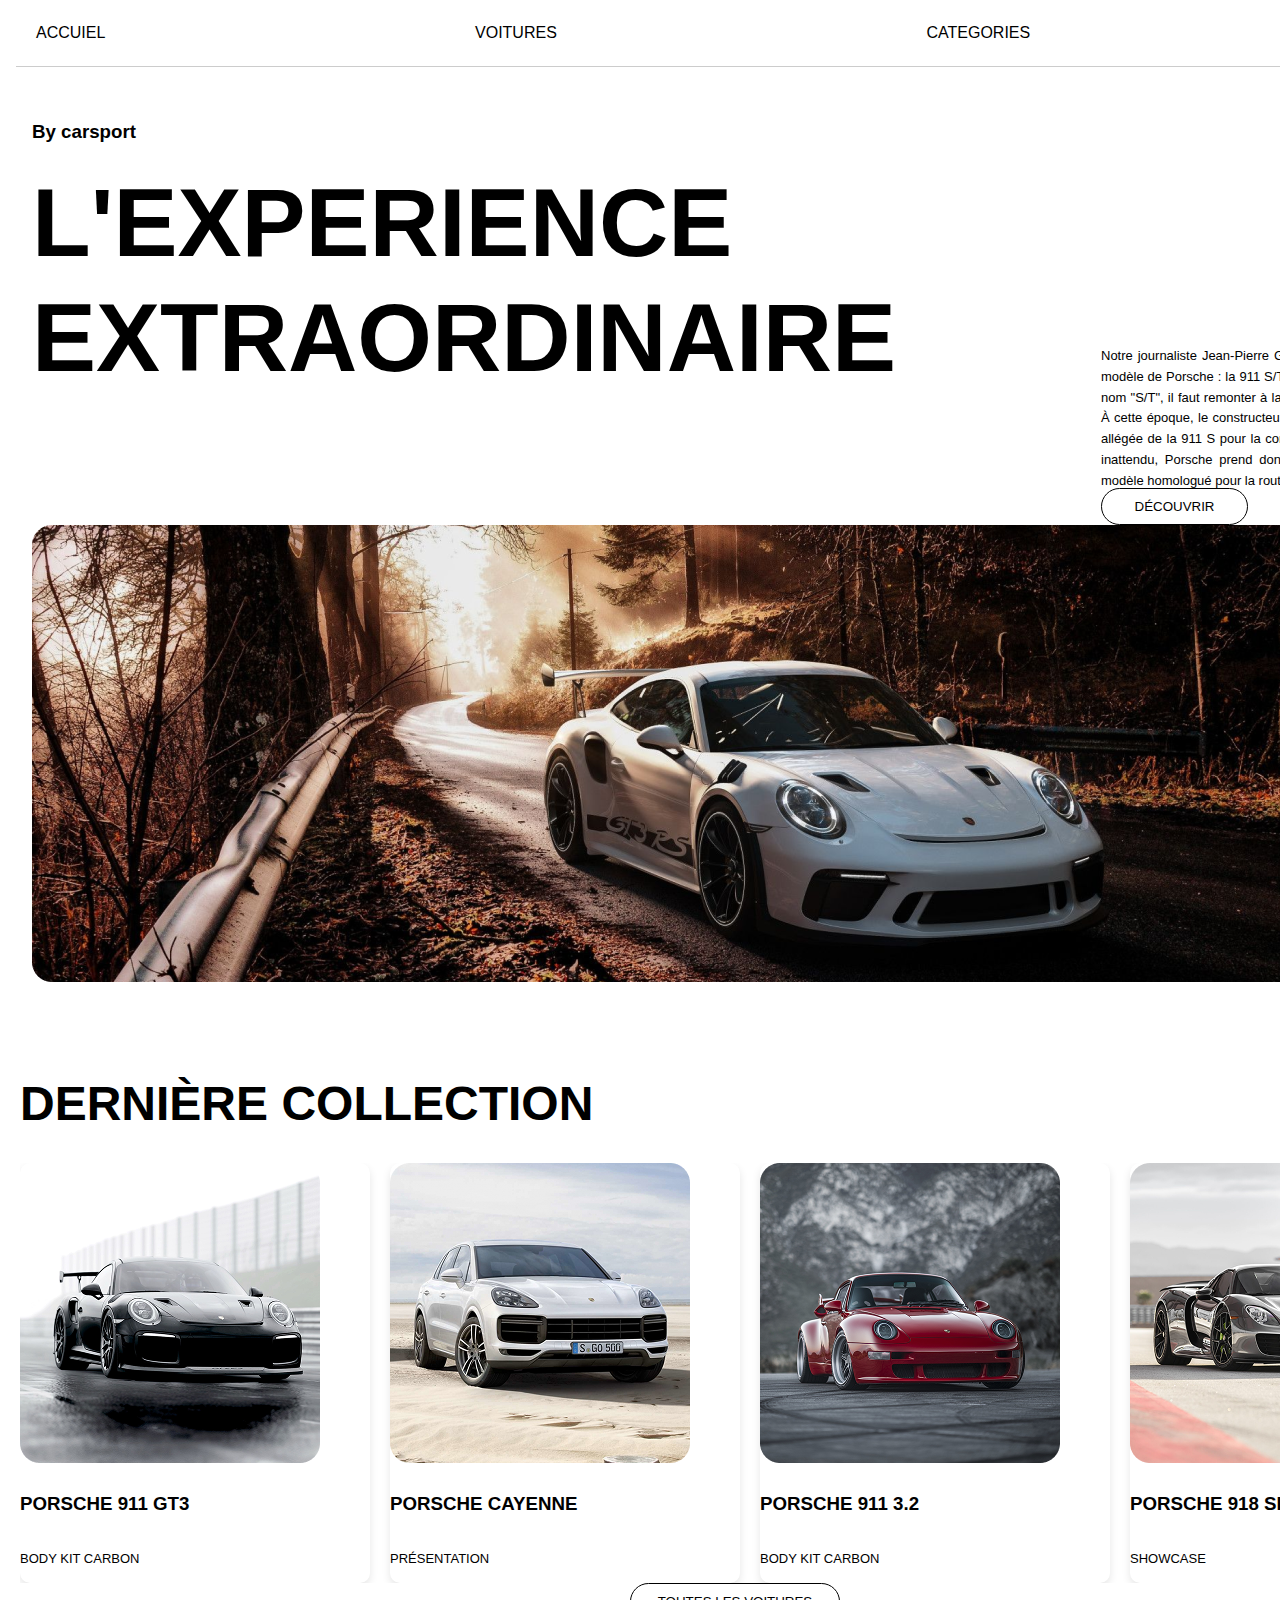
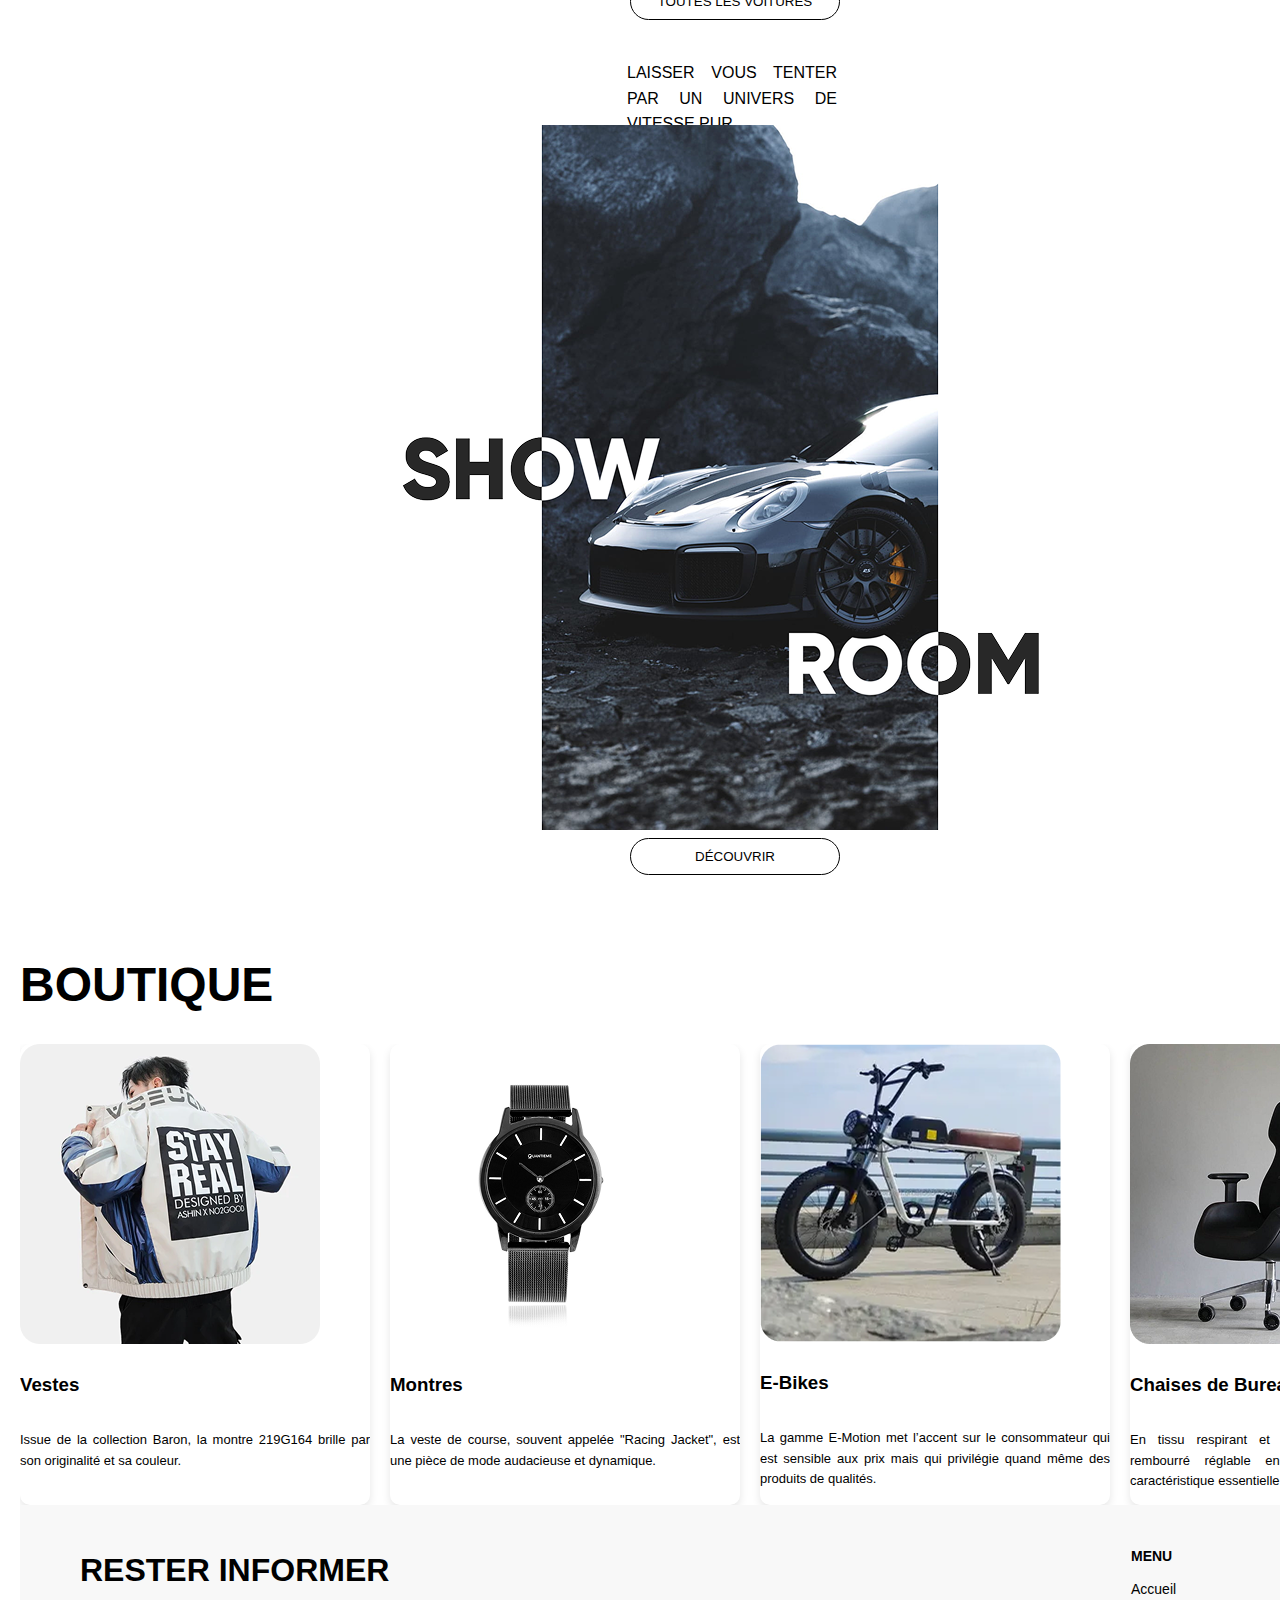
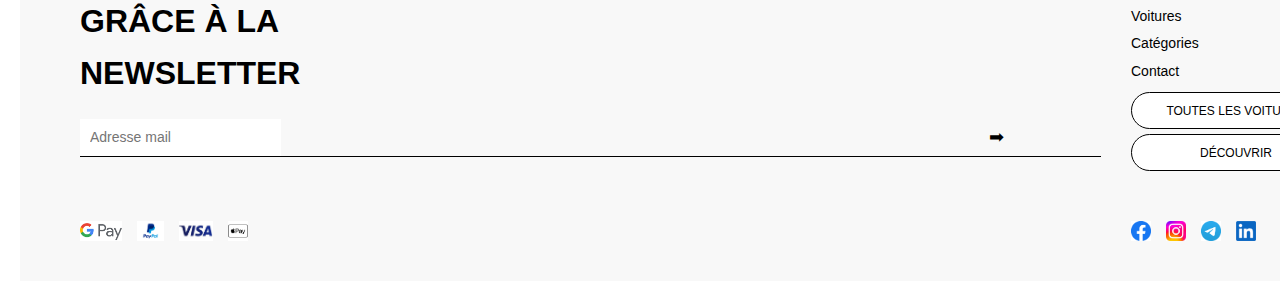
==== index.html @ a784f21a "Zaxa" ====
<!DOCTYPE html>
<html lang="en">
<head>
    <meta charset="UTF-8">
    <meta name="viewport" content="width=device-width, initial-scale=1.0">
    <title>Proyecto 2</title>
    <link rel="stylesheet" href="styles.css">
    <link href="https://fonts.cdnfonts.com/css/sf-pro-display" rel="stylesheet">            
</head>
<body>
<div class="container1">
    <header>
        <nav>
          <a href="#container3">ACCUIEL</a>
          <a href="#container4">VOITURES</a>
          <a href="#container5">CATEGORIES</a>
          <a href="#menu">CONTACT</a>
        </nav>
    </header>
    <div id="container2">
        <section>
          <h3>By carsport</h3>
            <h1 class="titulo1">L'EXPERIENCE EXTRAORDINAIRE</h1>
            <p class="texto">Notre journaliste Jean-Pierre Gagick essaie le tout dernier modèle de Porsche : la 911 S/T. Et pour trouver l'origine du nom "S/T", il faut remonter à la création originelle de 1969. À cette époque, le constructeur souhaite créer une version allégée de la 911 S pour la compétition. Face à ce succès inattendu, Porsche prend donc la décision de créer son modèle homologué pour la route.
            </p>
            <button class="descubrir">DÉCOUVRIR</button>
        </section>
        <div class="imagen">
            <img src="Imagenes/image 1.png" alt="Porsche">
        </div>
    </div>
    <div id="container3">
        <h1 class="derniere">DERNIÈRE COLLECTION</h1>
        <div class="imagenes">
            <div class="imagen1">
                <img src="Imagenes/image 4.png" alt="Porsche 911 GT3">
                <div class="info">
                    <h3>PORSCHE 911 GT3</h3>
                    <p>BODY KIT CARBON</p>
                </div>
            </div>
            <div class="imagen2">
                <img src="Imagenes/image 3.png" alt="Porsche Cayenne">
                <div class="info">
                    <h3>PORSCHE CAYENNE</h3>
                    <p>PRÉSENTATION</p>
                </div>
            </div>
            <div class="imagen3">
                <img src="Imagenes/image 6.png" alt="Porsche 911 3.2">
                <div class="info">
                    <h3>PORSCHE 911 3.2</h3>
                    <p>BODY KIT CARBON</p>
                </div>
            </div>
            <div class="imagen4">
                <img src="Imagenes/image 7.png" alt="Porsche 918 Spyder">
                <div class="info">
                    <h3>PORSCHE 918 SPYDER</h3>
                    <p>SHOWCASE</p>
                </div>
            </div>
        </div>
        <div class="boton">
            <button>TOUTES LES VOITURES</button>
        </div>
    </div>
    <div id="container4">
    <div class="subtitulo">LAISSER VOUS TENTER PAR UN UNIVERS DE VITESSE PUR</div>
    <div class="imagen5">
        <img src="Imagenes/showroomporshce 1.png" alt="Porsche Showroom">    
    </div>
        <div class="boton">
            <button>DÉCOUVRIR</button>
        </div>
    </div>
    <div id="container3">
        <h1 class="derniere">BOUTIQUE</h1>
        <div class="imagenes">
            <div class="imagen1">
                <img src="Imagenes/image 13.png" alt="Vestes">
                <div class="info">
                    <h3>Vestes</h3>
                    <p>Issue de la collection Baron, la montre 219G164 brille par son originalité et sa couleur.</p>
                </div>
            </div>
            <div class="imagen2">
                <img src="Imagenes/image 8.png" alt="Montres">
                <div class="info">
                    <h3>Montres</h3>
                    <p>La veste de course, souvent appelée "Racing Jacket", est une pièce de mode audacieuse et dynamique.</p>
                </div>
            </div>
            <div class="imagen3">
                <img src="Imagenes/image 12.png" alt="E_Bikes">
                <div class="info">
                    <h3>E-Bikes</h3>
                    <p>La gamme E-Motion met l’accent sur le consommateur qui est sensible aux prix mais qui privilégie quand même des produits de qualités.</p>
                </div>
            </div>
            <div class="imagen4">
                <img src="Imagenes/image 11.png" alt="Chaises de Bureau">
                <div class="info">
                    <h3>Chaises de Bureau</h3>
                    <p>En tissu respirant et dispose d’un support lombaire rembourré réglable en hauteur et profondeur, une caractéristique essentielle.</p>
            </div>
        </div>
        <section>
            <button>Tous les Produits</button>        
        </section>
    </div>
    <footer class="footer">
        <div class="newsletter">
            <h2>RESTER INFORMER<br>GRÂCE À LA<br>NEWSLETTER</h2>
            <div class="newsletter-input">
                <input type="email" placeholder="Adresse mail">
                <button>&#x27A1;</button>
            </div>
        </div>
    
        <div class="menu">
            <h3>MENU</h3>
            <ul>
                <li>Accueil</li>
                <li>Voitures</li>
                <li>Catégories</li>
                <li>Contact</li>
            </ul>
            <button class="button1">TOUTES LES VOITURES</button>
            <button class="button2">DÉCOUVRIR</button>
        </div>
        <div class="boutique">
            <h3>BOUTIQUE</h3>
            <ul>
                <li>Montre</li>
                <li>Hoodie</li>
                <li>E-bike</li>
                <li>Chaise de bureau</li>
            </ul>
        </div>
    
        <div class="payments">
            <img src="Imagenes/descarga (12).png" alt="GPay">
            <img src="Imagenes/descarga (13).png" alt="PayPal">
            <img src="Imagenes/descarga (13).jpg" alt="Visa">
            <img src="Imagenes/descarga (14).png" alt="Apple Pay">
        </div>
    
        <div class="social">
            <img src="Imagenes/descarga (9).png" alt="Facebook">
            <img src="Imagenes/descarga (12).jpg" alt="Instagram">
            <img src="Imagenes/descarga (10).png" alt="Twitter">
            <img src="Imagenes/descarga (8).png" alt="LinkedIn">
        </div>
    </footer>    
</div>
</body>
</html>
---- styles.css ----
.container1 {
  margin-right: auto;
  margin-left: auto;
  width: 1512px;
}

nav a{
  color: black;
  text-decoration: none;
}

body {
  margin: 0;
  font-family: 'SF Pro Display', sans-serif;                                          
  color: #000;
  line-height: 1.6;
}

nav{
  display: flex;
  justify-content: space-between;
  padding: 20px;
  align-items: center;
  border-bottom: 1px solid #ccc;
  color: black;
  margin: 0 1rem;
  gap: 20px;

}

p{
  display: flex;
  justify-content: space-between;
  gap: 20px;
  margin-top: 30px;
  font-size: 13px;
  width: 350px;
  text-align: justify;
}

.texto{
  width: 343px;
  height: 129px;
  margin-left: 1069px;
  text-align: justify;
}

.descubrir{
  width: 147px;
  height: 37px;
  margin-left: 1069px;
  border-radius: 23px;
}

.titulo1{
  margin: 0px;
  width: 800;
  height: 150px;
  font-size: 96px;
  line-height: 114.56px;
}

#container2 {
  padding: 2rem;
}

.imagen{
  width: 1312px;
  height: 457px;
  top: 455px;
  left: 100px;
  border-radius: 20px;  
}

#container3 {
  padding: 20px;
  align-items: center;
}
.derniere {
  font-size: 48px;
  margin-bottom: 20px;
  margin-left: auto;
}

.imagenes {
  display: flex;
  overflow-x: auto;
  scroll-snap-type: x mandatory;
  gap: 20px;
}

.imagen1 {
  min-width: 300px;
  flex: 0 0 auto;
  scroll-snap-align: center;
  border-radius: 10px;
  overflow: hidden;
  box-shadow: 0 4px 8px rgba(0, 0, 0, 0.1);
  background-color: #fff;
}

.imagen2 {
  min-width: 300px;
  flex: 0 0 auto;
  scroll-snap-align: center;
  border-radius: 10px;
  overflow: hidden;
  box-shadow: 0 4px 8px rgba(0, 0, 0, 0.1);
  background-color: #fff;
}

.imagen3 {
  min-width: 300px;
  flex: 0 0 auto;
  scroll-snap-align: center;
  border-radius: 10px;
  overflow: hidden;
  box-shadow: 0 4px 8px rgba(0, 0, 0, 0.1);
  background-color: #fff;
}

.imagen4 {
  min-width: 300px;
  flex: 0 0 auto;
  scroll-snap-align: center;
  border-radius: 10px;
  overflow: hidden;
  box-shadow: 0 4px 8px rgba(0, 0, 0, 0.1);
  background-color: #fff;
}

#container4 {
  padding: 20px;
  align-items: center;
}

.subtitulo{
  width: 210px;
  height: 65px;
  margin-left: 607px;
  size: 16px;
  text-align: justify;
}

button{
  width: 210px;
  height: 37px;
  margin-left: 610px;
  border: 1px solid black;
  cursor: pointer;
  border-radius: 50px;
  align-items: center;
  background-color: #fff;
}

#container5 {
  max-width: 1200px;
  margin: 50px auto;
  padding: 20px;
  display: flex;
  overflow-x: auto;
  gap: 20px;
}

.imagen5{
  margin-left: 347px;
}

.tienda {
  text-align: center;
  font-size: 36px;
  margin-bottom: 20px;
  text-align: left;
}

.products {
  display: flex;
  justify-content: space-between;
  flex-wrap: wrap;
  gap: 20px;
}

.product {
  width: 1312px;
  height: 300px;
  margin-left: 200px;
  justify-content: space-between;
}

.product-section {
  display: flex;
  align-items: center;
  justify-content: flex-start;
  width: 90%;
  max-width: 1200px;
  gap: 20px;
  position: relative;
}

.circle {
  width: 120px;
  height: 120px;
  border: 2px solid black;
  border-radius: 50%;
  display: flex;
  align-items: center;
  justify-content: center;
  text-align: center;
  font-size: 14px;
  line-height: 1.5;
  font-weight: bold;
  flex-shrink: 0;
}

.product-content {
  display: flex;
  flex-direction: column;
  align-items: flex-start;
  background-color: white;
  border-radius: 12px;
  overflow: hidden;
  box-shadow: 0 4px 8px rgba(0,0,0,0.1);
  padding: 0;
}

.product-content img {
  width: 600px;
  height: auto;
  display: block;
  border-radius: 12px 12px 0 0;
}

.description {
  padding: 15px;
  text-align: left;
}

.description h3 {
  font-size: 18px;
  margin: 0;
  font-weight: bold;
}

.description p {
  font-size: 14px;
  margin: 5px 0 0;
  color: #555;
  font-style: italic;
}

.footer {
  display: grid;
  grid-template-columns: 1fr 1fr 1fr;
  background-color: #f8f8f8;
  padding: 40px 60px;
  gap: 30px;
  position: relative;
}

.newsletter h2 {
  font-size: 32px;
  margin: 0 0 20px 0;
  font-weight: bold;
}

.newsletter-input {
  display: flex;
  border-bottom: 1px solid #000;
}

.newsletter-input input {
  border: none;
  flex: 1;
  padding: 10px;
  outline: none;
  font-size: 14px;
  color: #aaa;
}

.newsletter-input button {
  background: none;
  border: none;
  font-size: 18px;
  cursor: pointer;
}

.menu h3,
.boutique h3 {
  margin: 0 0 10px 0;
  font-size: 14px;
  font-weight: bold;
}

.menu ul,
.boutique ul {
  list-style: none;
  padding: 0;
  margin: 0;
}

.menu ul li {
  margin: 5px 0;
  font-size: 14px;
}
.boutique ul li {
  margin: 5px 0;
  font-size: 14px;
}

.button1 {
  border: 1px solid #000;
  padding: 8px 16px;
  margin: 5px 5px 0 0;
  cursor: pointer;
  font-size: 12px;
}

.button2 {
  border: 1px solid #000;
  padding: 8px 16px;
  margin: 5px 5px 0 0;
  cursor: pointer;
  font-size: 12px;
}

.payments {
  display: flex;
  gap: 15px;
  margin-top: 20px;
  align-items: center;
}
.social {
  display: flex;
  gap: 15px;
  margin-top: 20px;
  align-items: center;
}

.payments img {
  height: 20px;
}
.social img {
  height: 20px;
}
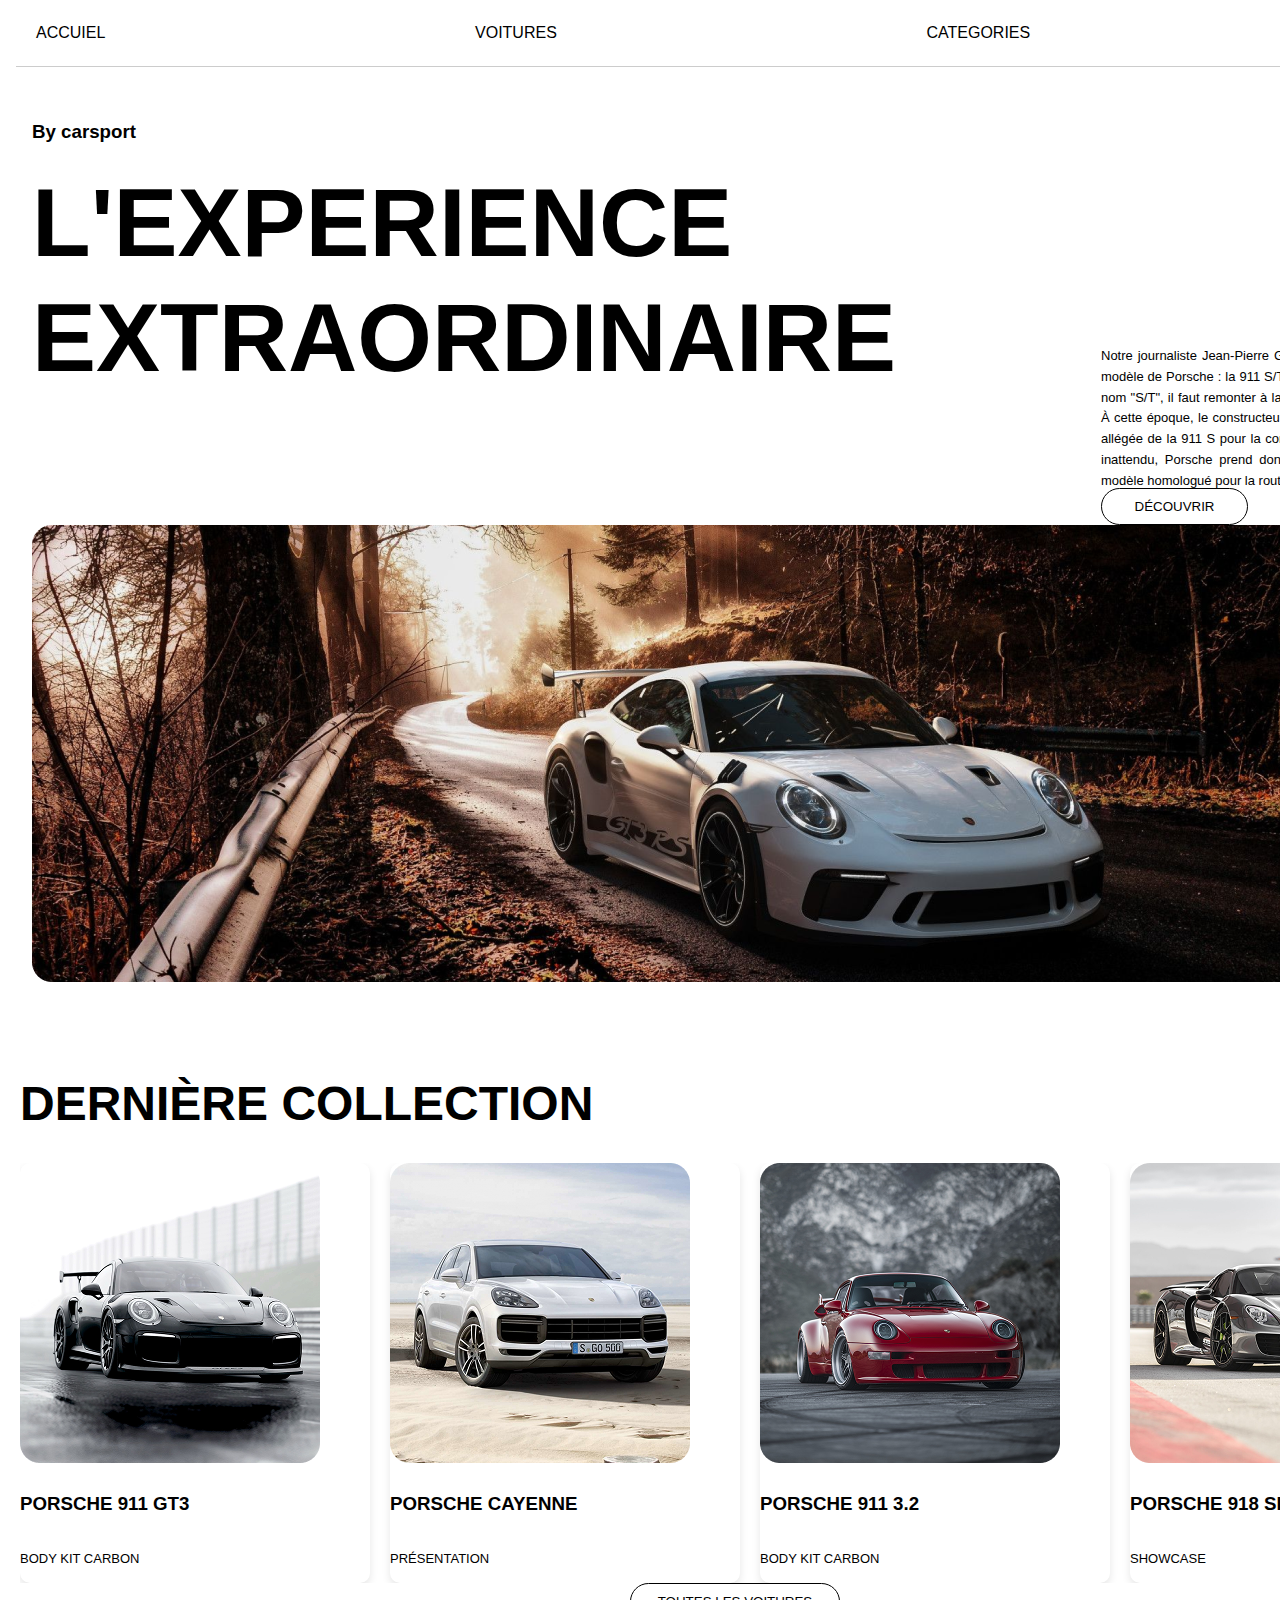
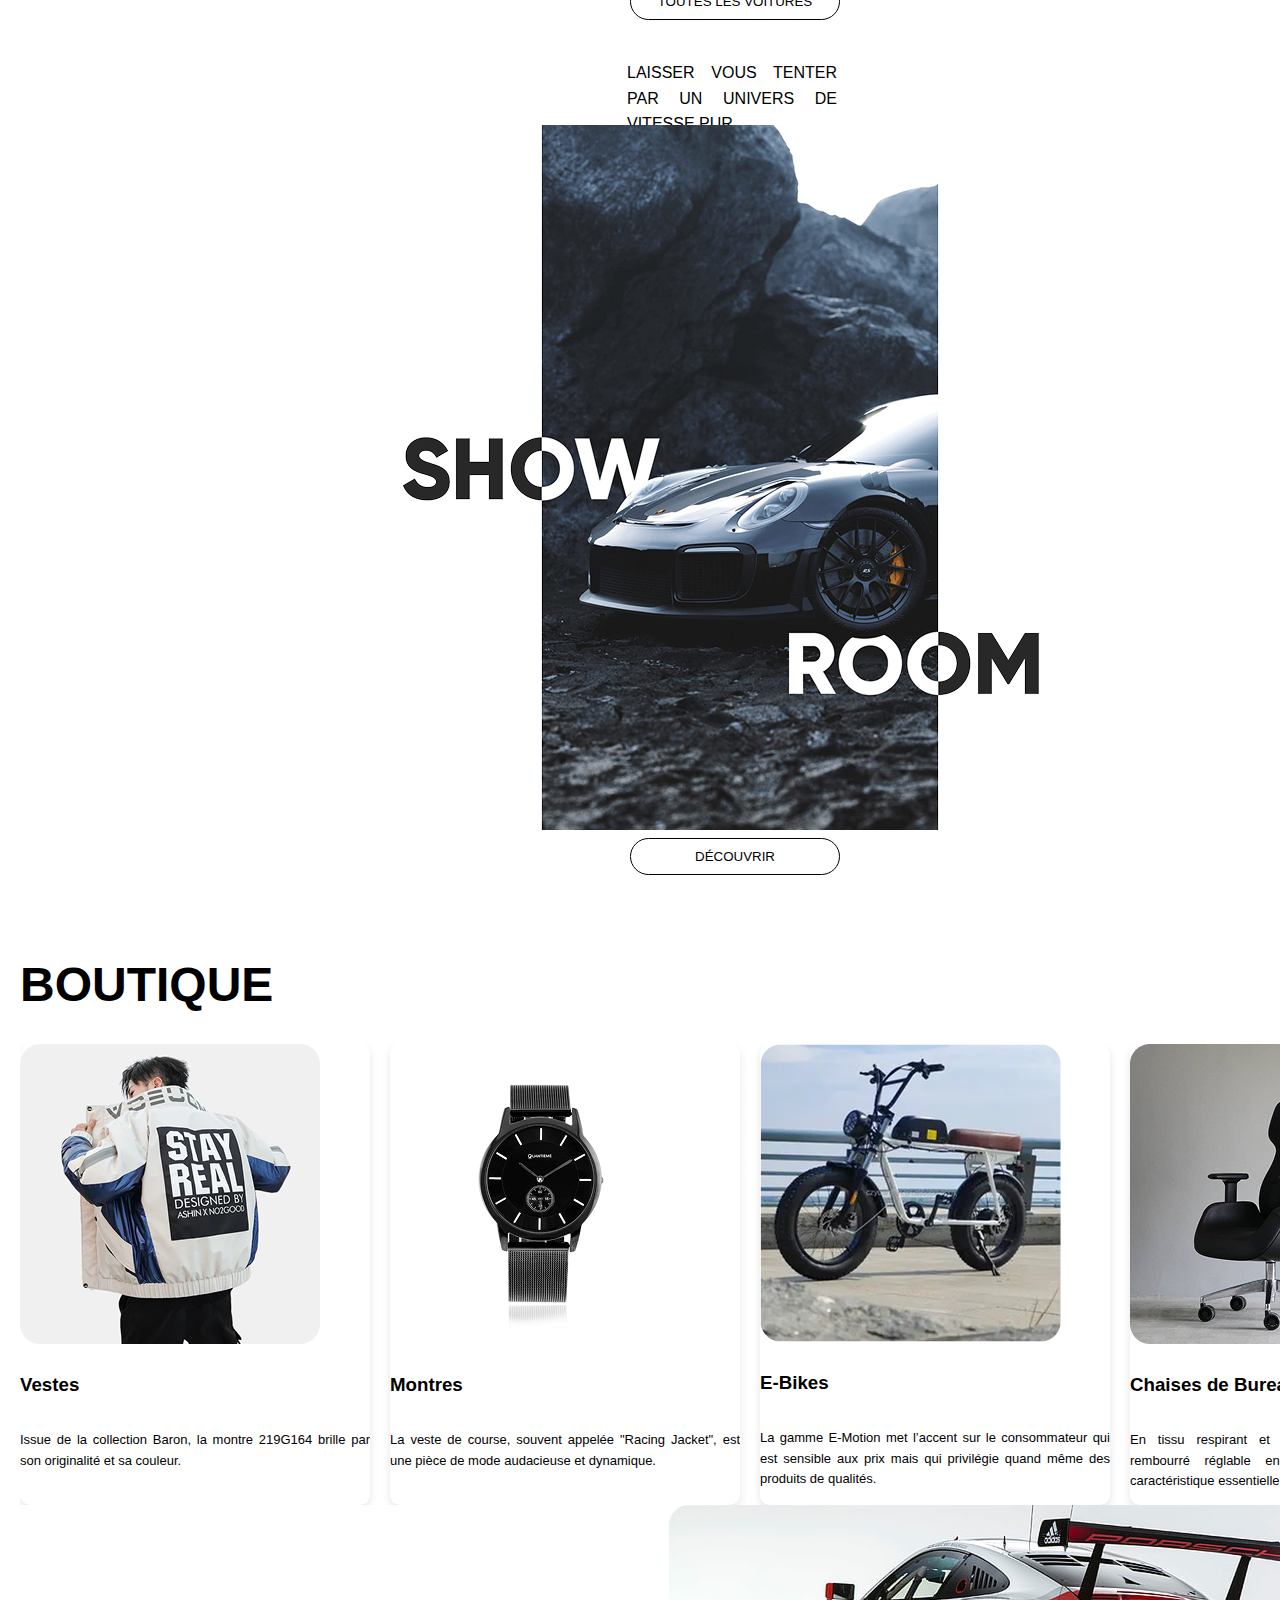
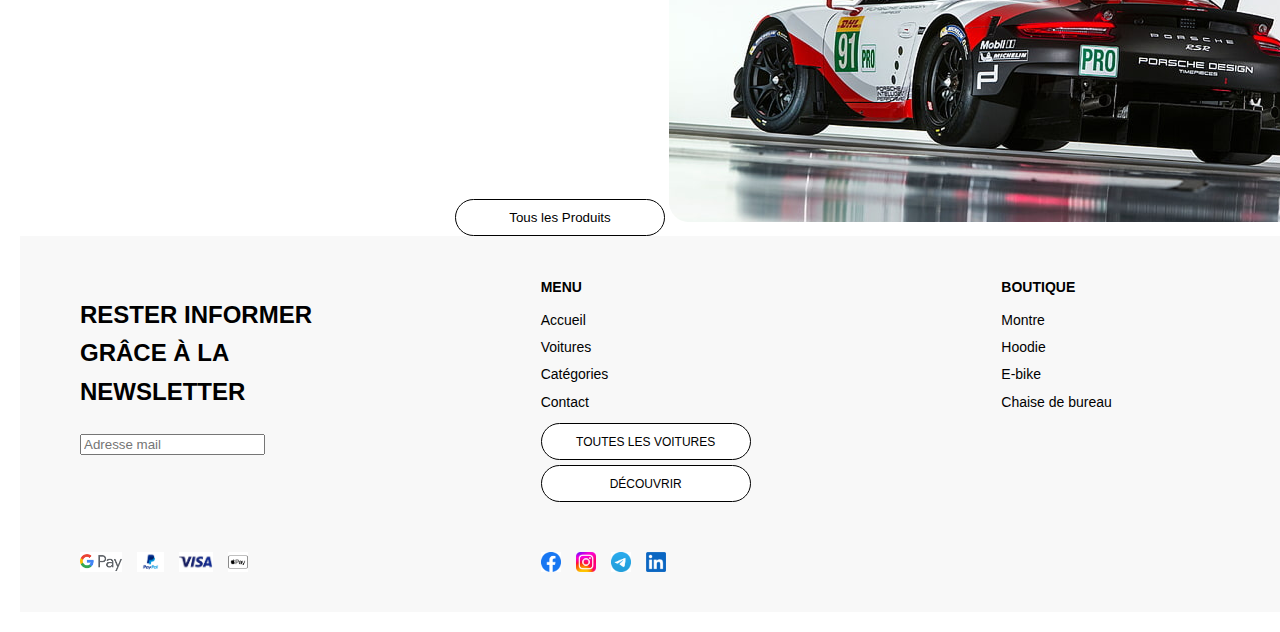
==== commit aeb7c9a8: "wvwvew" ====
--- a/index.html
+++ b/index.html
@@ -105,19 +105,19 @@
                     <p>En tissu respirant et dispose d’un support lombaire rembourré réglable en hauteur et profondeur, une caractéristique essentielle.</p>
             </div>
         </div>
-        <section>
-            <button>Tous les Produits</button>        
-        </section>
     </div>
-    <footer class="footer">
+    <div class="produits">
+        <button class="produits1">Tous les Produits</button>  
+        <img class="Coche" src="Imagenes/image 14.png" alt="Coche">
+    </div> 
+        <footer class="footer">
         <div class="newsletter">
             <h2>RESTER INFORMER<br>GRÂCE À LA<br>NEWSLETTER</h2>
-            <div class="newsletter-input">
+            <div class="gmail">
                 <input type="email" placeholder="Adresse mail">
-                <button>&#x27A1;</button>
             </div>
         </div>
-    
+
         <div class="menu">
             <h3>MENU</h3>
             <ul>
--- a/styles.css
+++ b/styles.css
@@ -257,17 +257,6 @@
   position: relative;
 }
 
-.newsletter h2 {
-  font-size: 32px;
-  margin: 0 0 20px 0;
-  font-weight: bold;
-}
-
-.newsletter-input {
-  display: flex;
-  border-bottom: 1px solid #000;
-}
-
 .newsletter-input input {
   border: none;
   flex: 1;
@@ -341,4 +330,13 @@
 }
 .social img {
   height: 20px;
-}+}
+
+.produits1{
+  width: 174;
+  height: 174;
+  margin-top: 100px;
+  margin-left: 435px;
+  border-width: 1px;  
+}
+
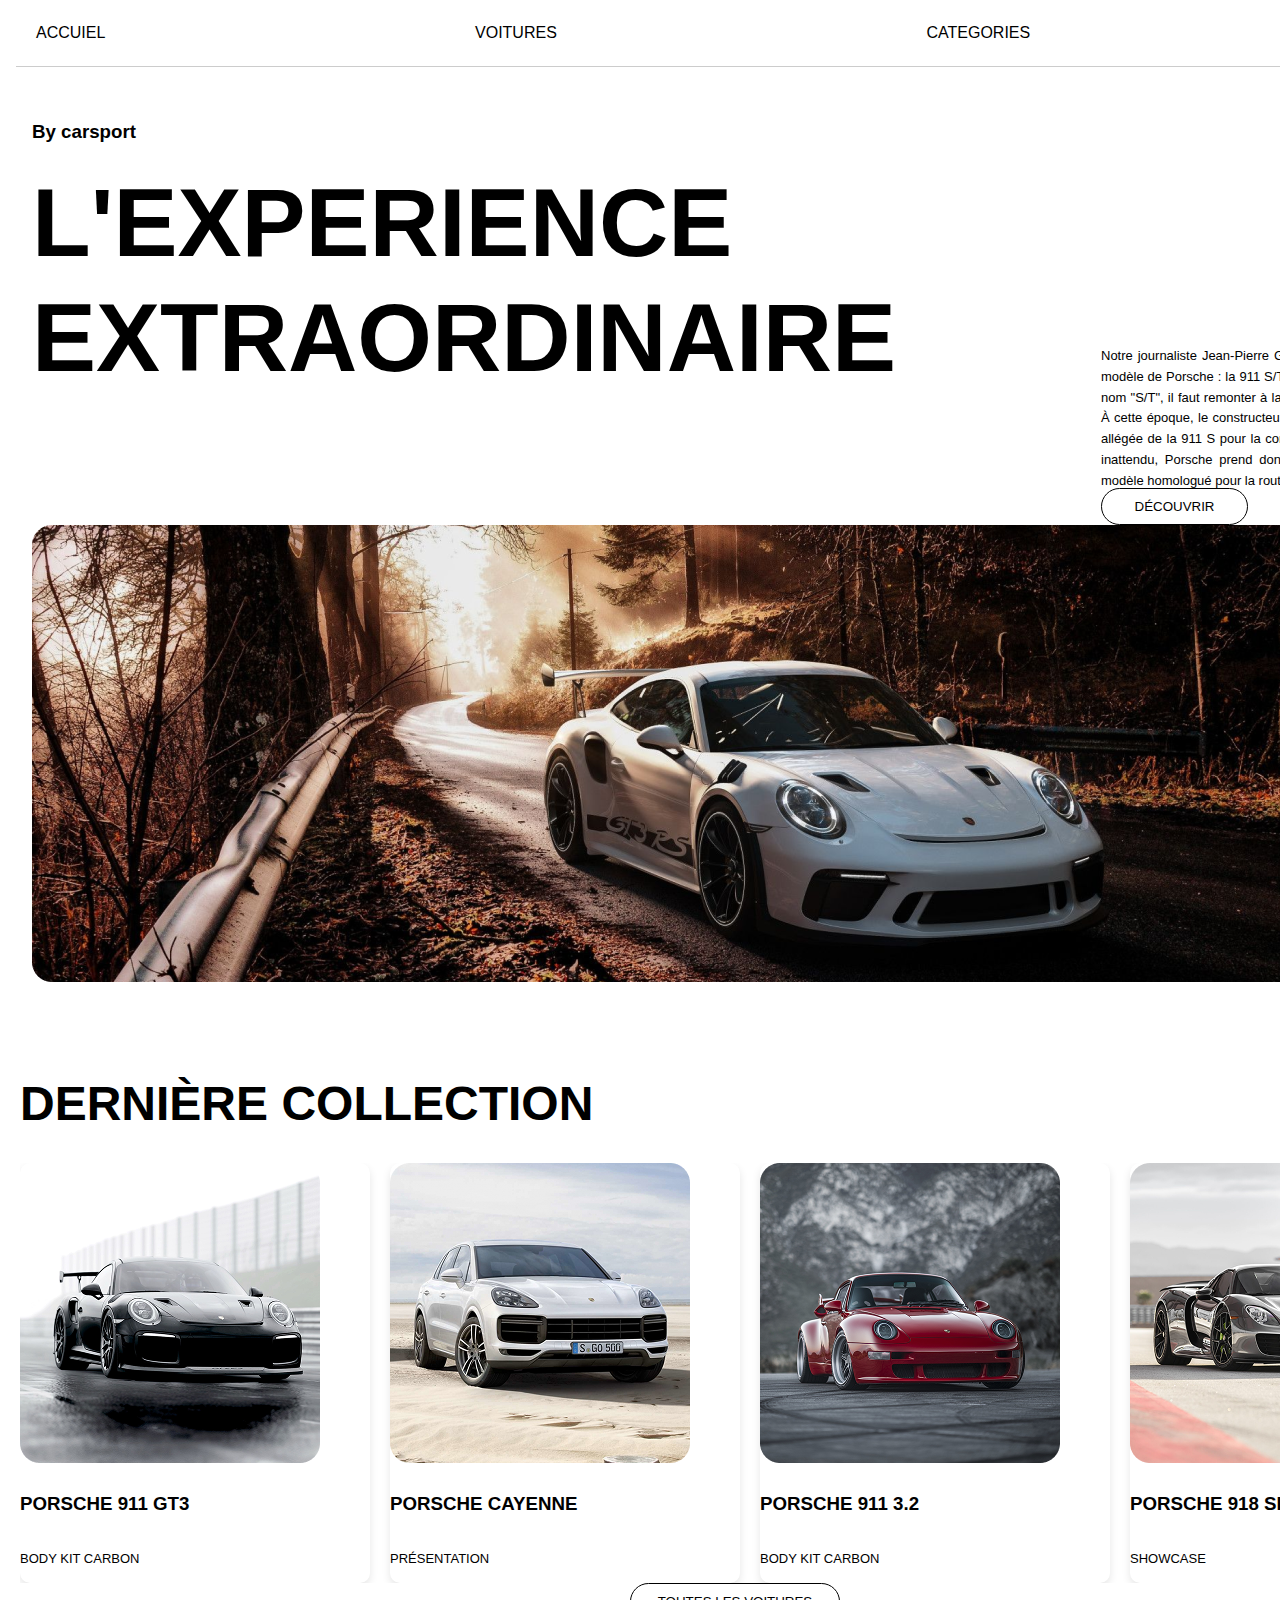
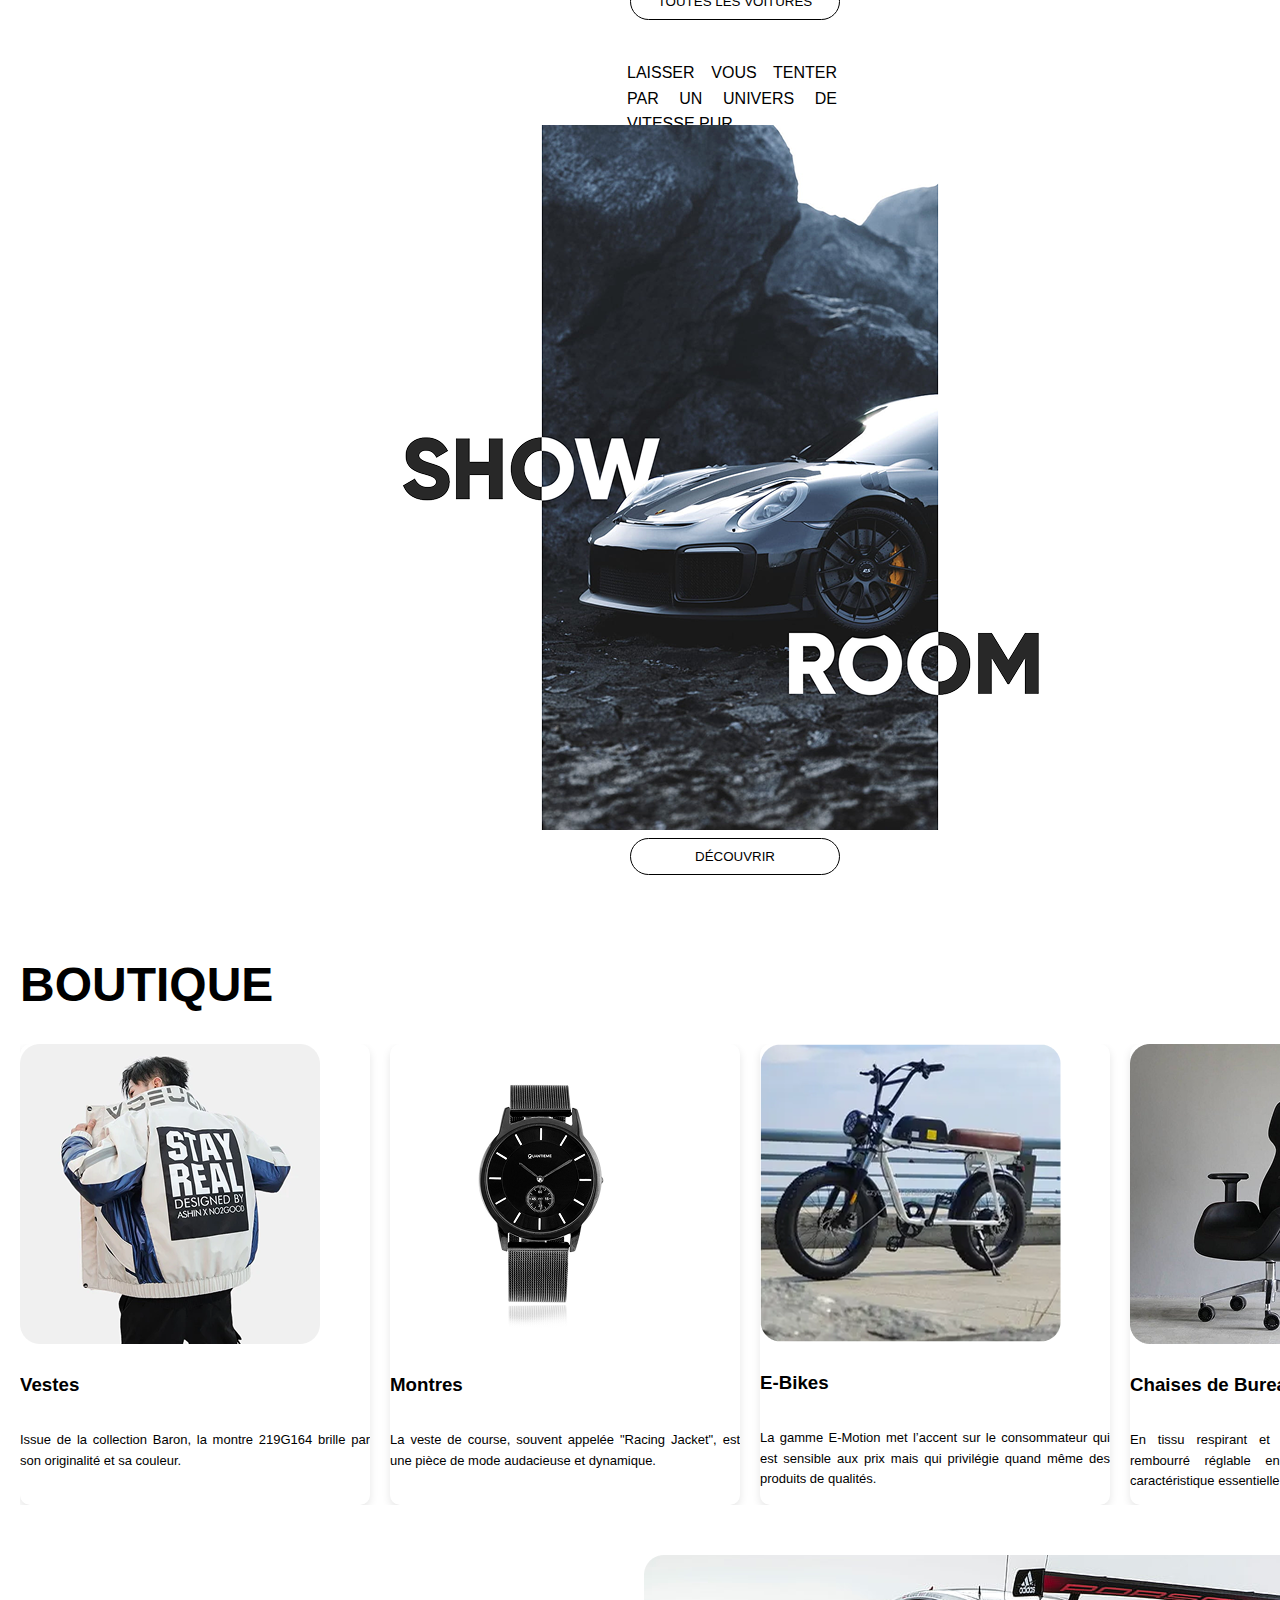
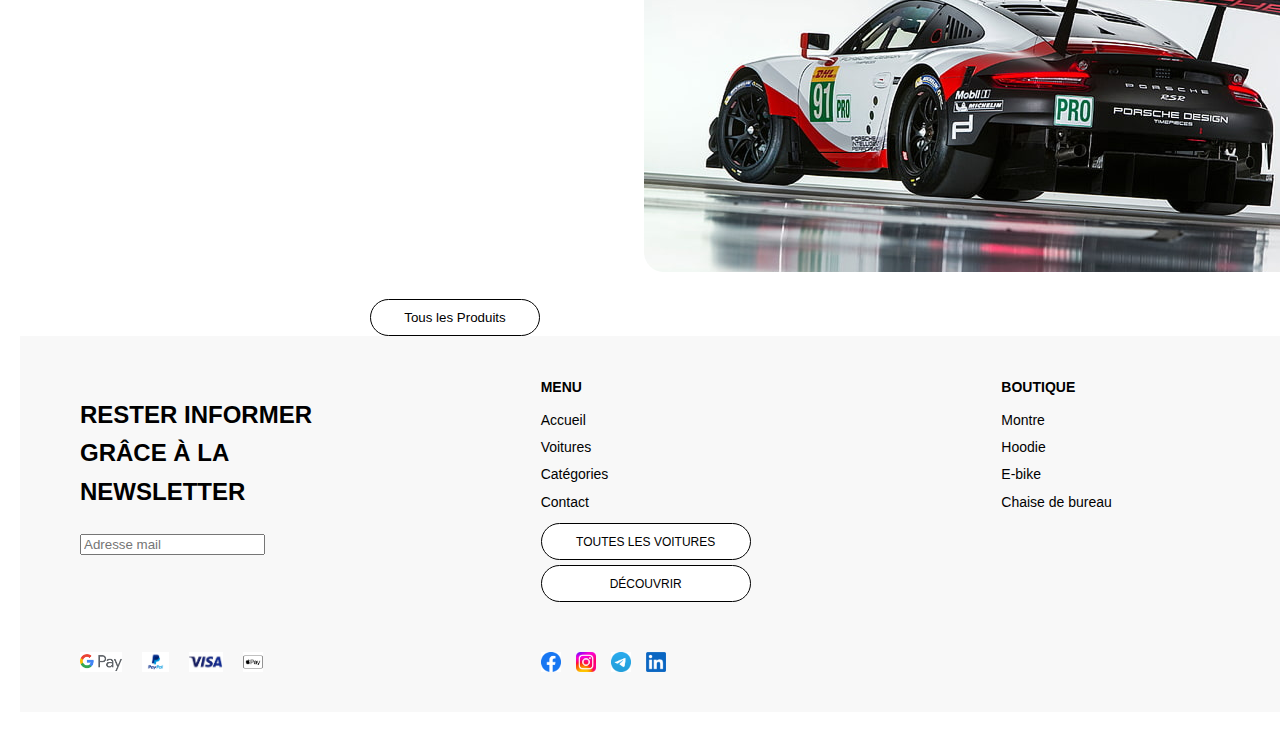
==== commit 13e0ad32: "acASCA" ====
--- a/index.html
+++ b/index.html
@@ -106,7 +106,7 @@
             </div>
         </div>
     </div>
-    <div class="produits">
+    <div>
         <button class="produits1">Tous les Produits</button>  
         <img class="Coche" src="Imagenes/image 14.png" alt="Coche">
     </div> 
--- a/styles.css
+++ b/styles.css
@@ -314,16 +314,16 @@
 
 .payments {
   display: flex;
+  gap: 20px;
+  margin-top: 20px;
+  align-items: center;
+}
+.social {
+  display: flex;
   gap: 15px;
   margin-top: 20px;
   align-items: center;
 }
-.social {
-  display: flex;
-  gap: 15px;
-  margin-top: 20px;
-  align-items: center;
-}
 
 .payments img {
   height: 20px;
@@ -332,11 +332,12 @@
   height: 20px;
 }
 
+.Coche{
+  margin-left: 50px;
+  padding: 50px;
+}
+
 .produits1{
-  width: 174;
-  height: 174;
-  margin-top: 100px;
-  margin-left: 435px;
-  border-width: 1px;  
-}
-
+  width: 170px;
+  margin-left: 350px;
+}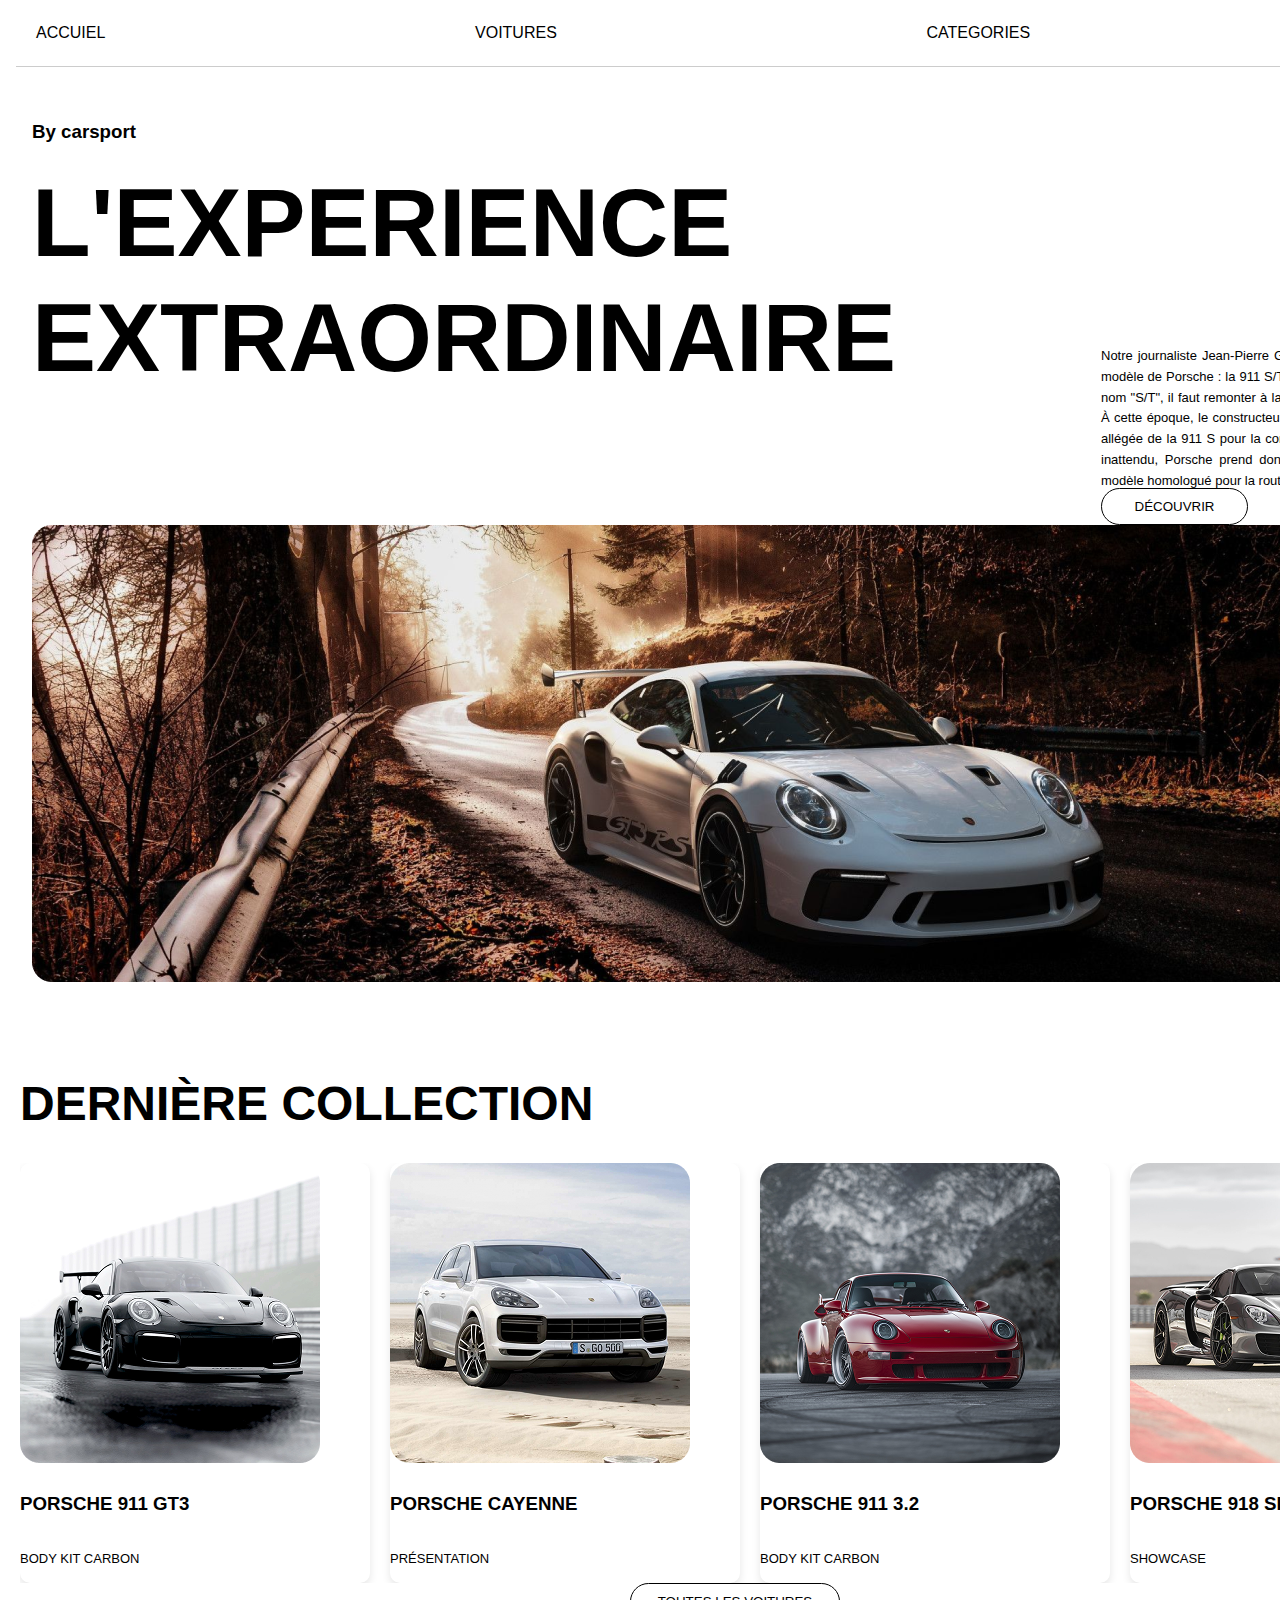
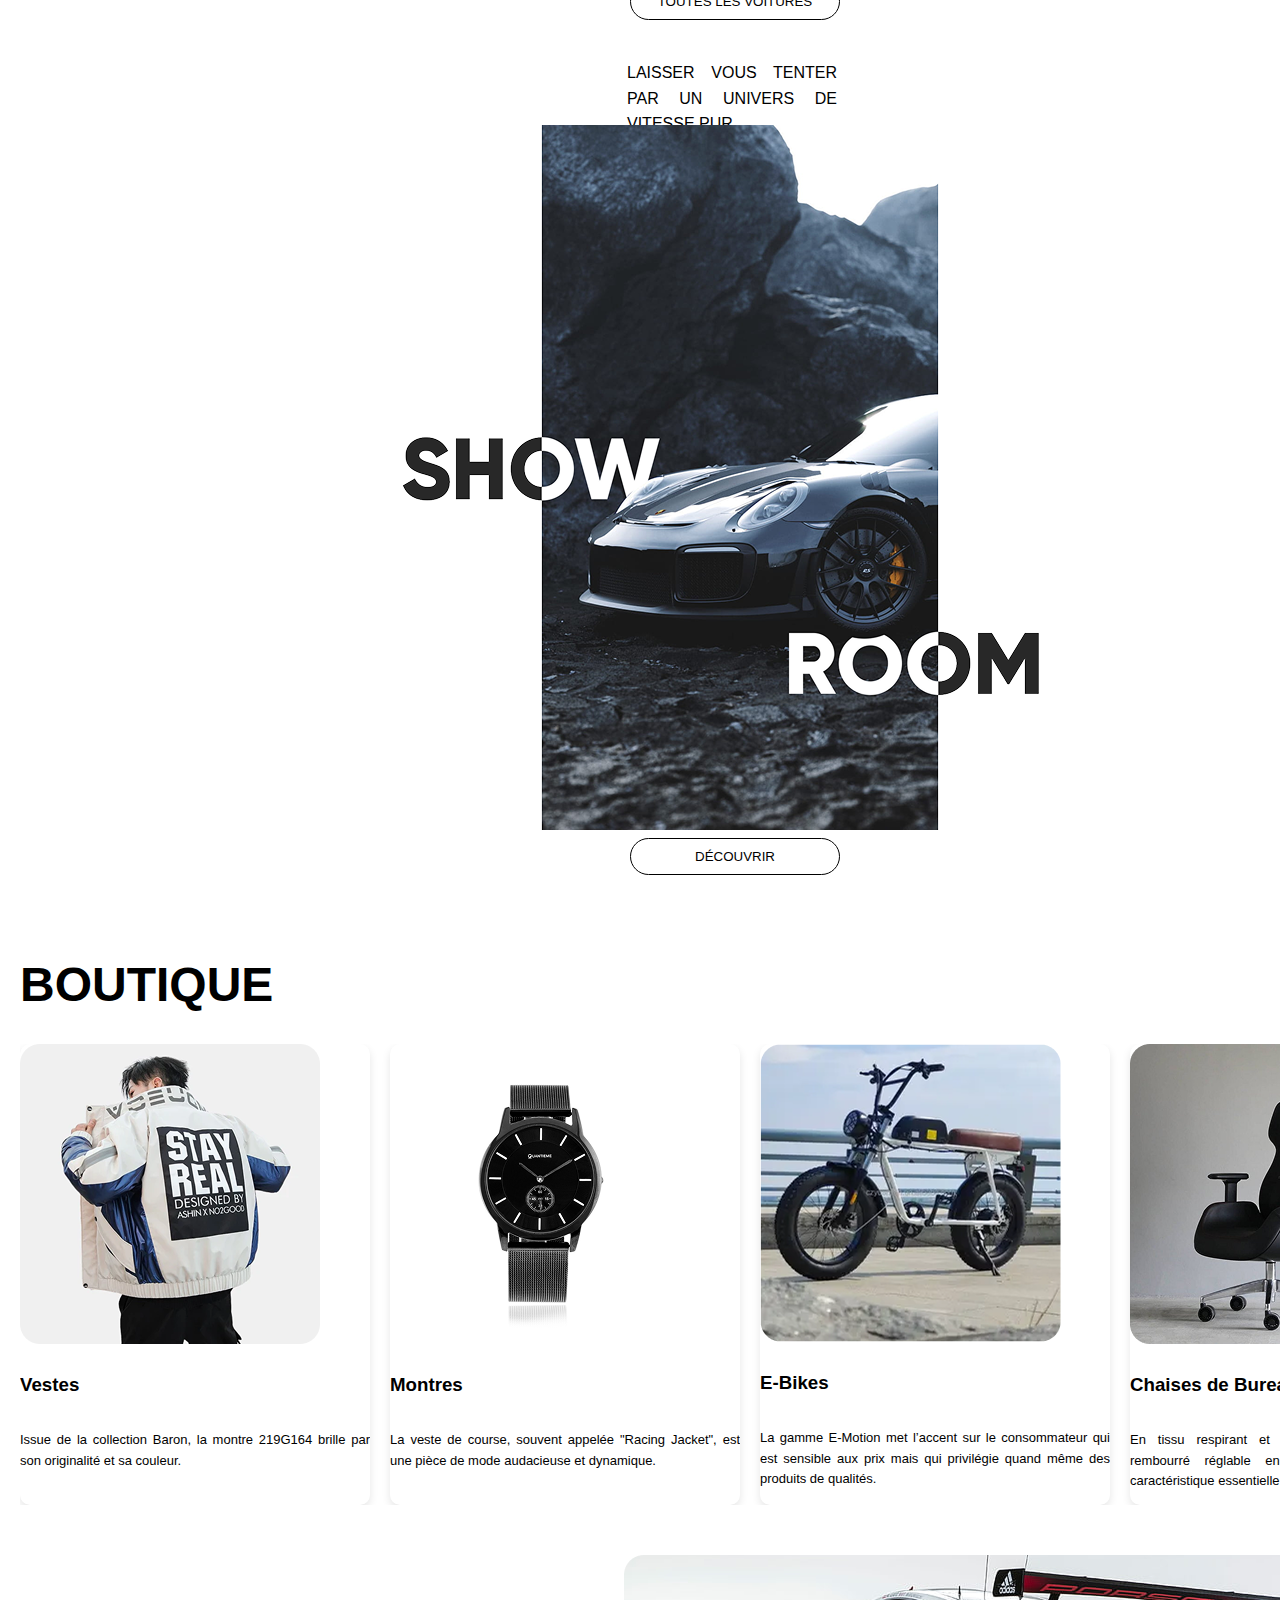
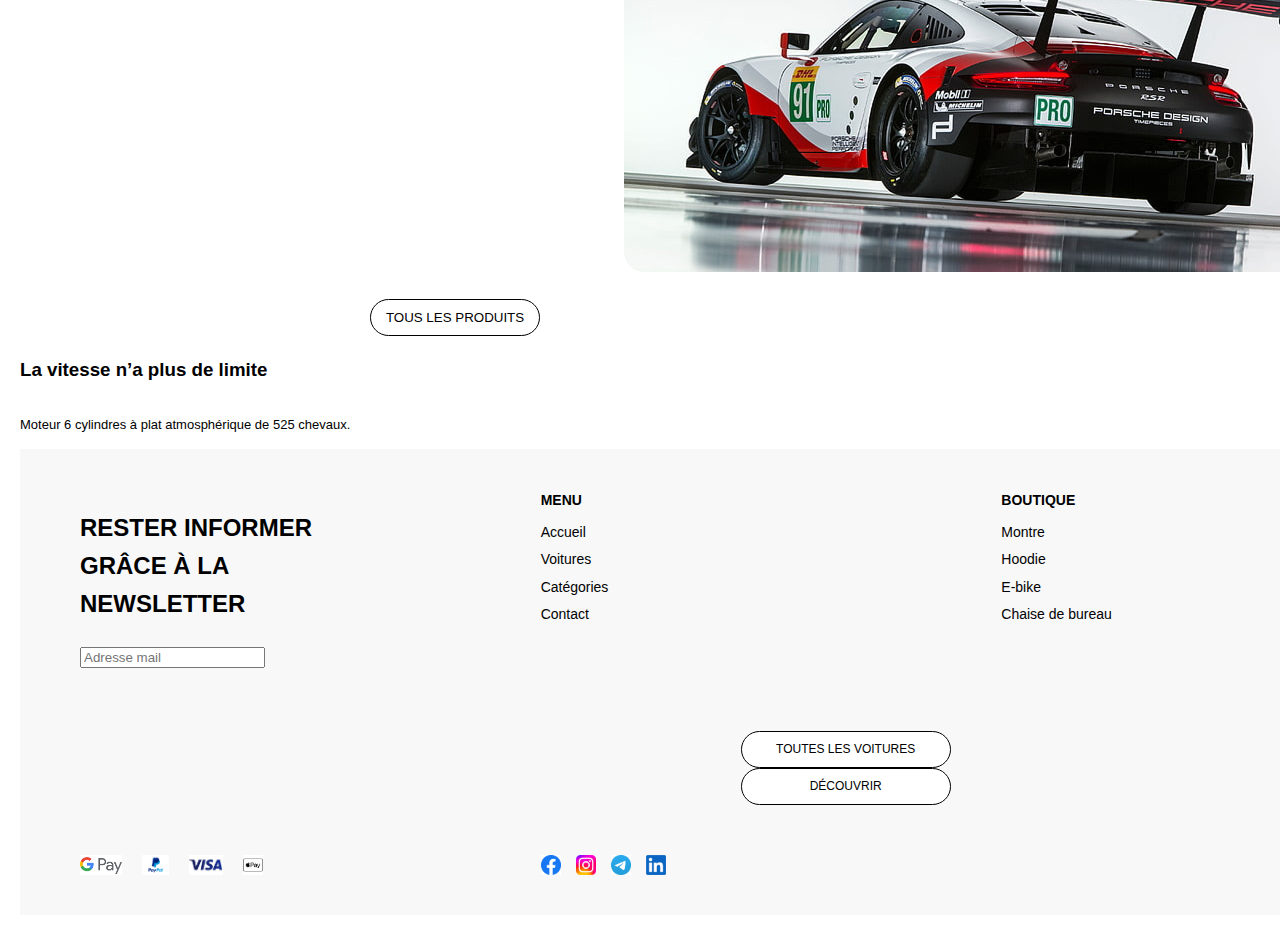
==== commit 778d5ca5: "ascascas" ====
--- a/index.html
+++ b/index.html
@@ -109,6 +109,8 @@
     <div>
         <button class="produits1">Tous les Produits</button>  
         <img class="Coche" src="Imagenes/image 14.png" alt="Coche">
+        <h3>La vitesse n’a plus de limite</h3>
+        <p>Moteur 6 cylindres à plat atmosphérique de 525 chevaux.</p>
     </div> 
         <footer class="footer">
         <div class="newsletter">
--- a/styles.css
+++ b/styles.css
@@ -297,17 +297,18 @@
 }
 
 .button1 {
-  border: 1px solid #000;
-  padding: 8px 16px;
-  margin: 5px 5px 0 0;
+  border: 1px solid #000; 
+  padding: 10px;
+  margin-top: 100px;
+  margin-left: 200px;
   cursor: pointer;
   font-size: 12px;
 }
 
 .button2 {
   border: 1px solid #000;
-  padding: 8px 16px;
-  margin: 5px 5px 0 0;
+  padding: 10px;
+  margin-left: 200px;
   cursor: pointer;
   font-size: 12px;
 }
@@ -333,11 +334,14 @@
 }
 
 .Coche{
-  margin-left: 50px;
+  margin-left: 30px;
   padding: 50px;
 }
 
 .produits1{
   width: 170px;
   margin-left: 350px;
+  text-align: center;
+  text-transform: uppercase;
+  position: relative;
 }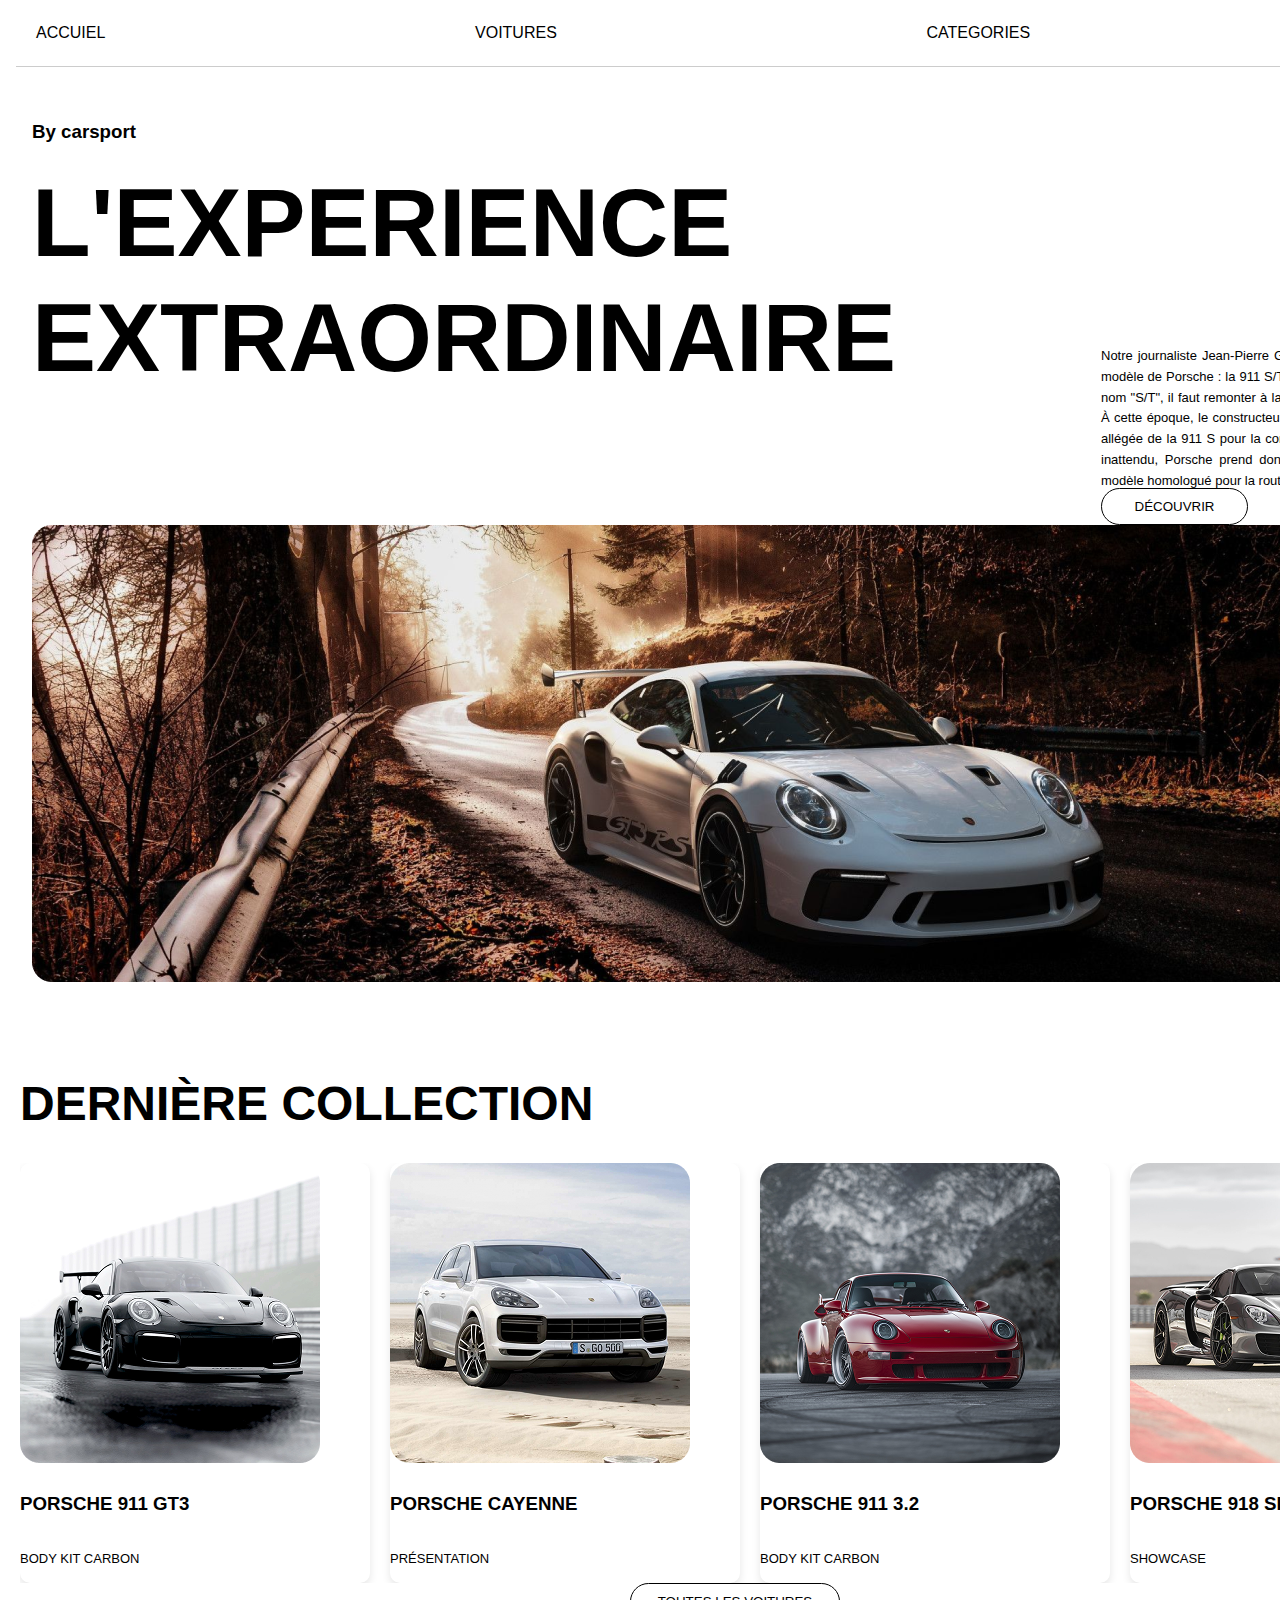
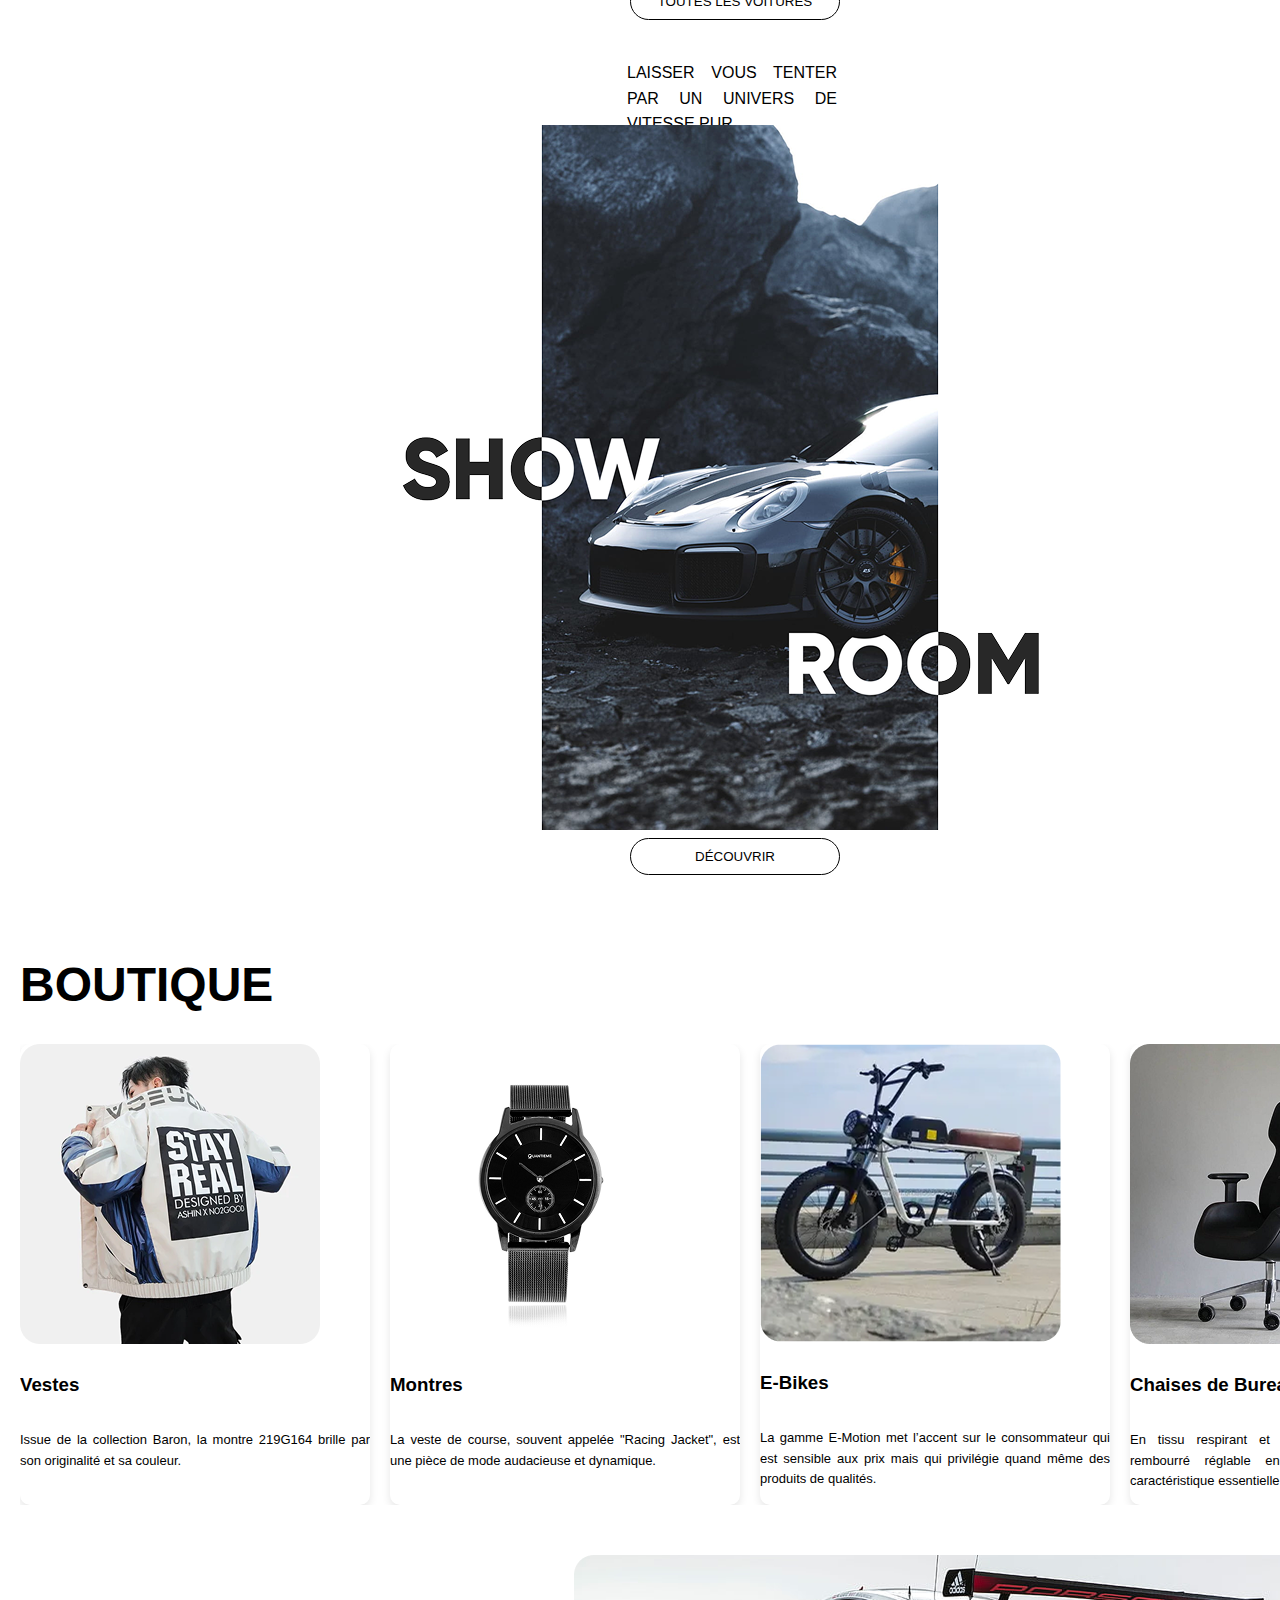
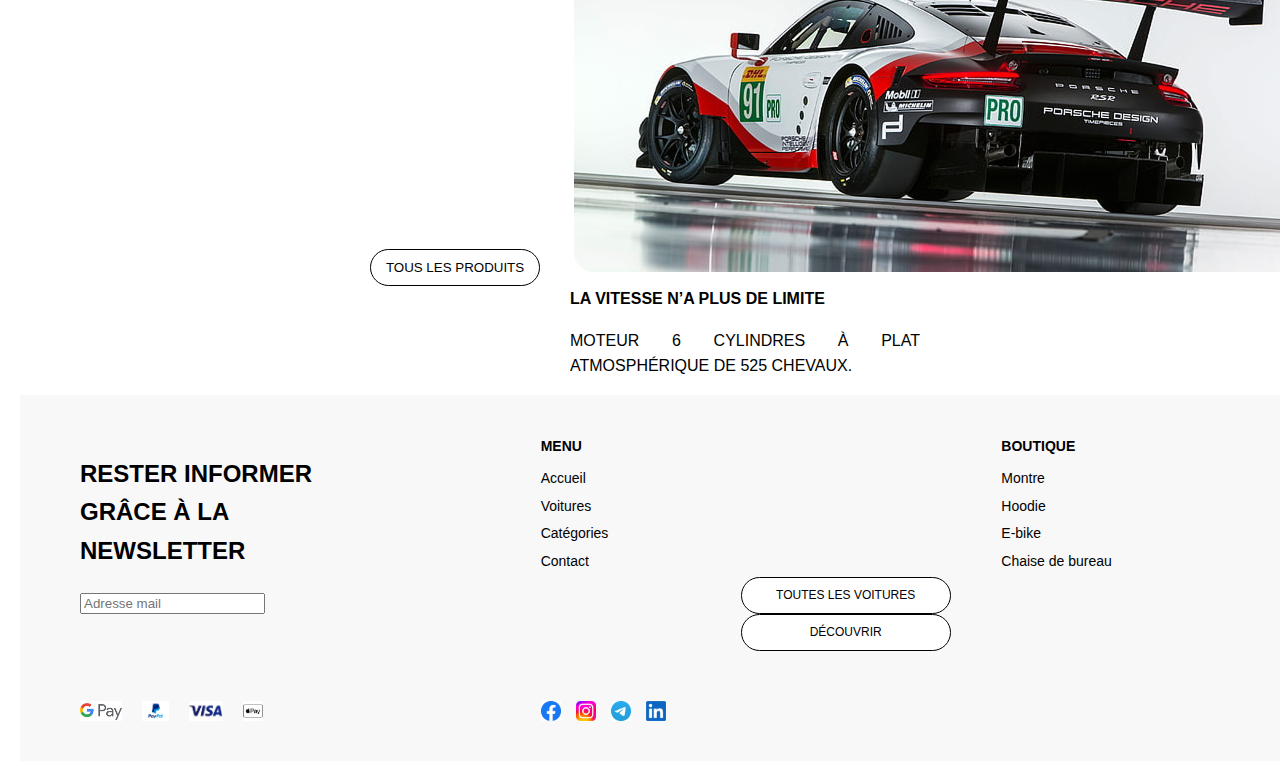
==== commit ca48d75b: "ewccew" ====
--- a/index.html
+++ b/index.html
@@ -109,8 +109,8 @@
     <div>
         <button class="produits1">Tous les Produits</button>  
         <img class="Coche" src="Imagenes/image 14.png" alt="Coche">
-        <h3>La vitesse n’a plus de limite</h3>
-        <p>Moteur 6 cylindres à plat atmosphérique de 525 chevaux.</p>
+        <h3 class="vitesse">La vitesse n’a plus de limite</h3>
+        <p class="vitesse">Moteur 6 cylindres à plat atmosphérique de 525 chevaux.</p>
     </div> 
         <footer class="footer">
         <div class="newsletter">
--- a/styles.css
+++ b/styles.css
@@ -297,9 +297,8 @@
 }
 
 .button1 {
-  border: 1px solid #000; 
+  border: 1px solid #000;
   padding: 10px;
-  margin-top: 100px;
   margin-left: 200px;
   cursor: pointer;
   font-size: 12px;
@@ -335,13 +334,22 @@
 
 .Coche{
   margin-left: 30px;
-  padding: 50px;
+  padding-top: 50px;
 }
 
 .produits1{
   width: 170px;
   margin-left: 350px;
+  margin-top: 100px;
   text-align: center;
   text-transform: uppercase;
   position: relative;
+}
+
+.vitesse{
+  margin-left: 550px;
+  padding: 0px;
+  margin-top: 0px;
+  text-transform: uppercase;
+  font-size: 16px;
 }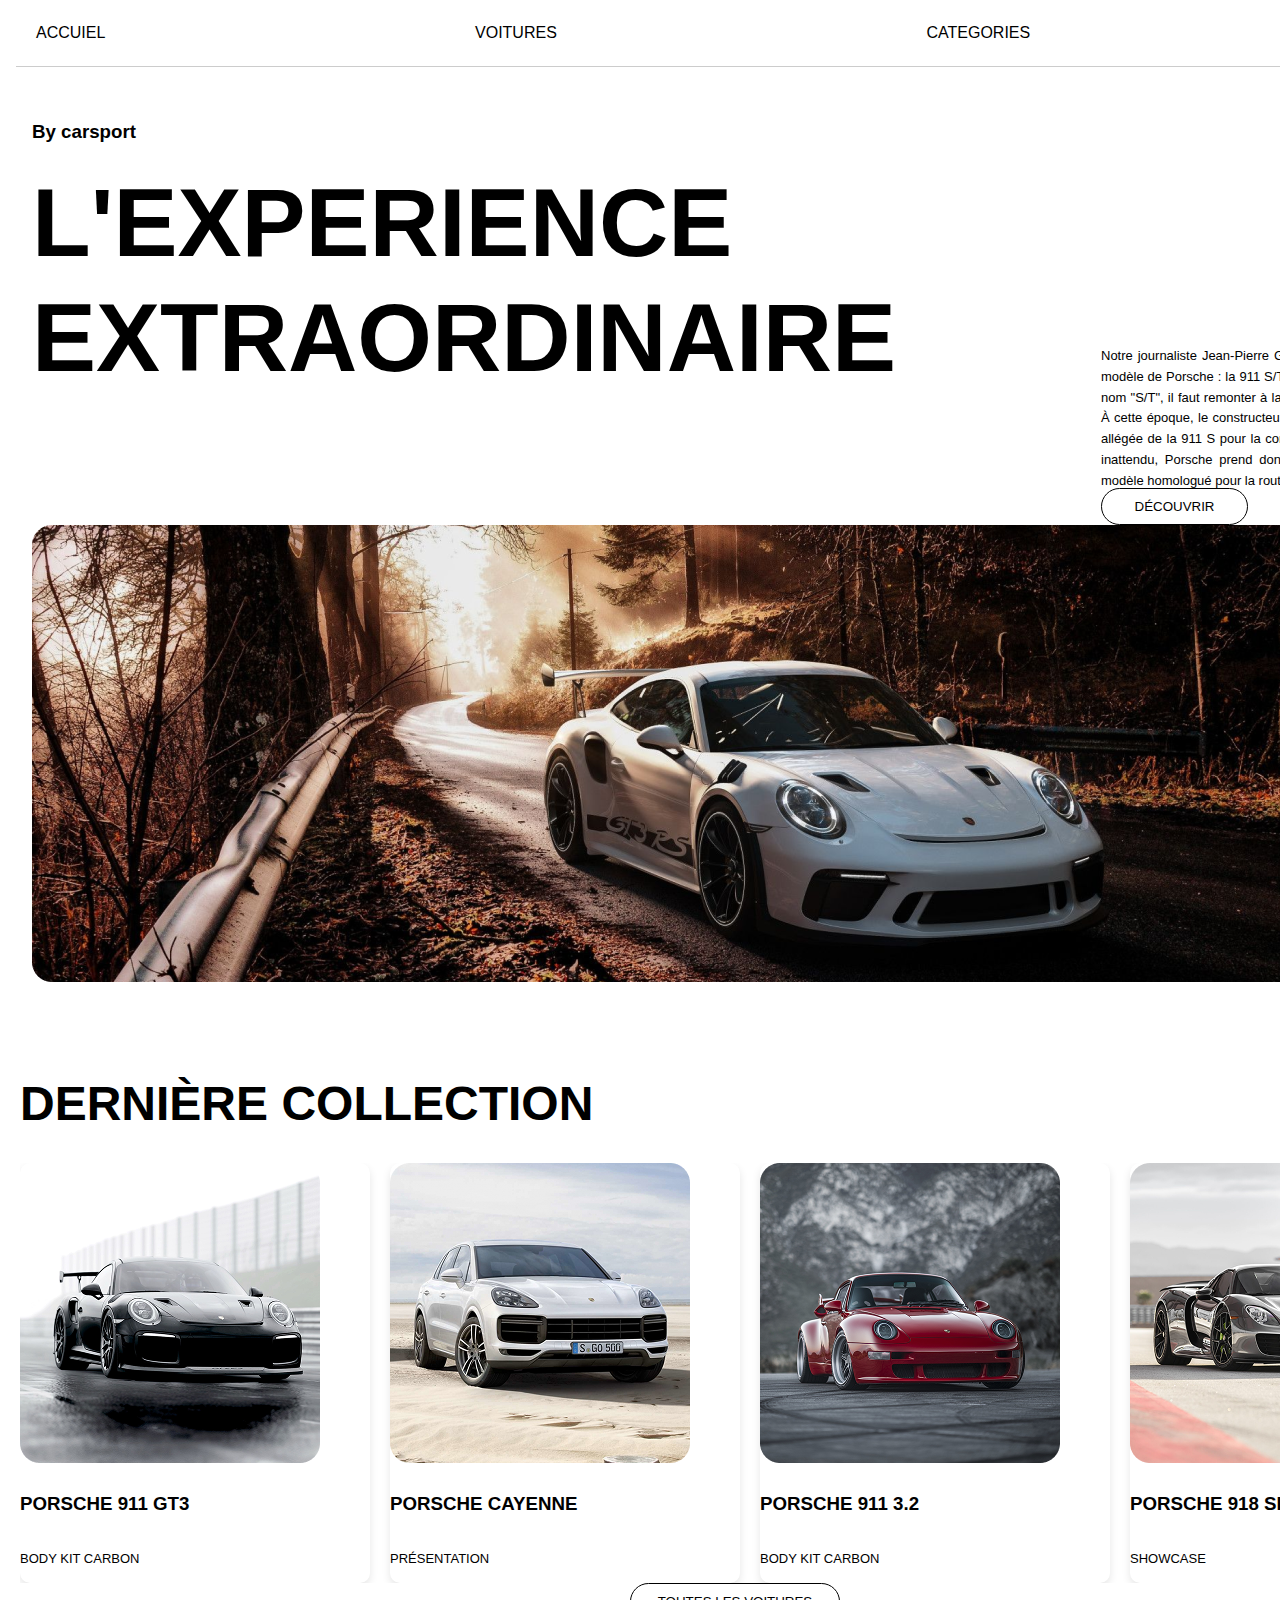
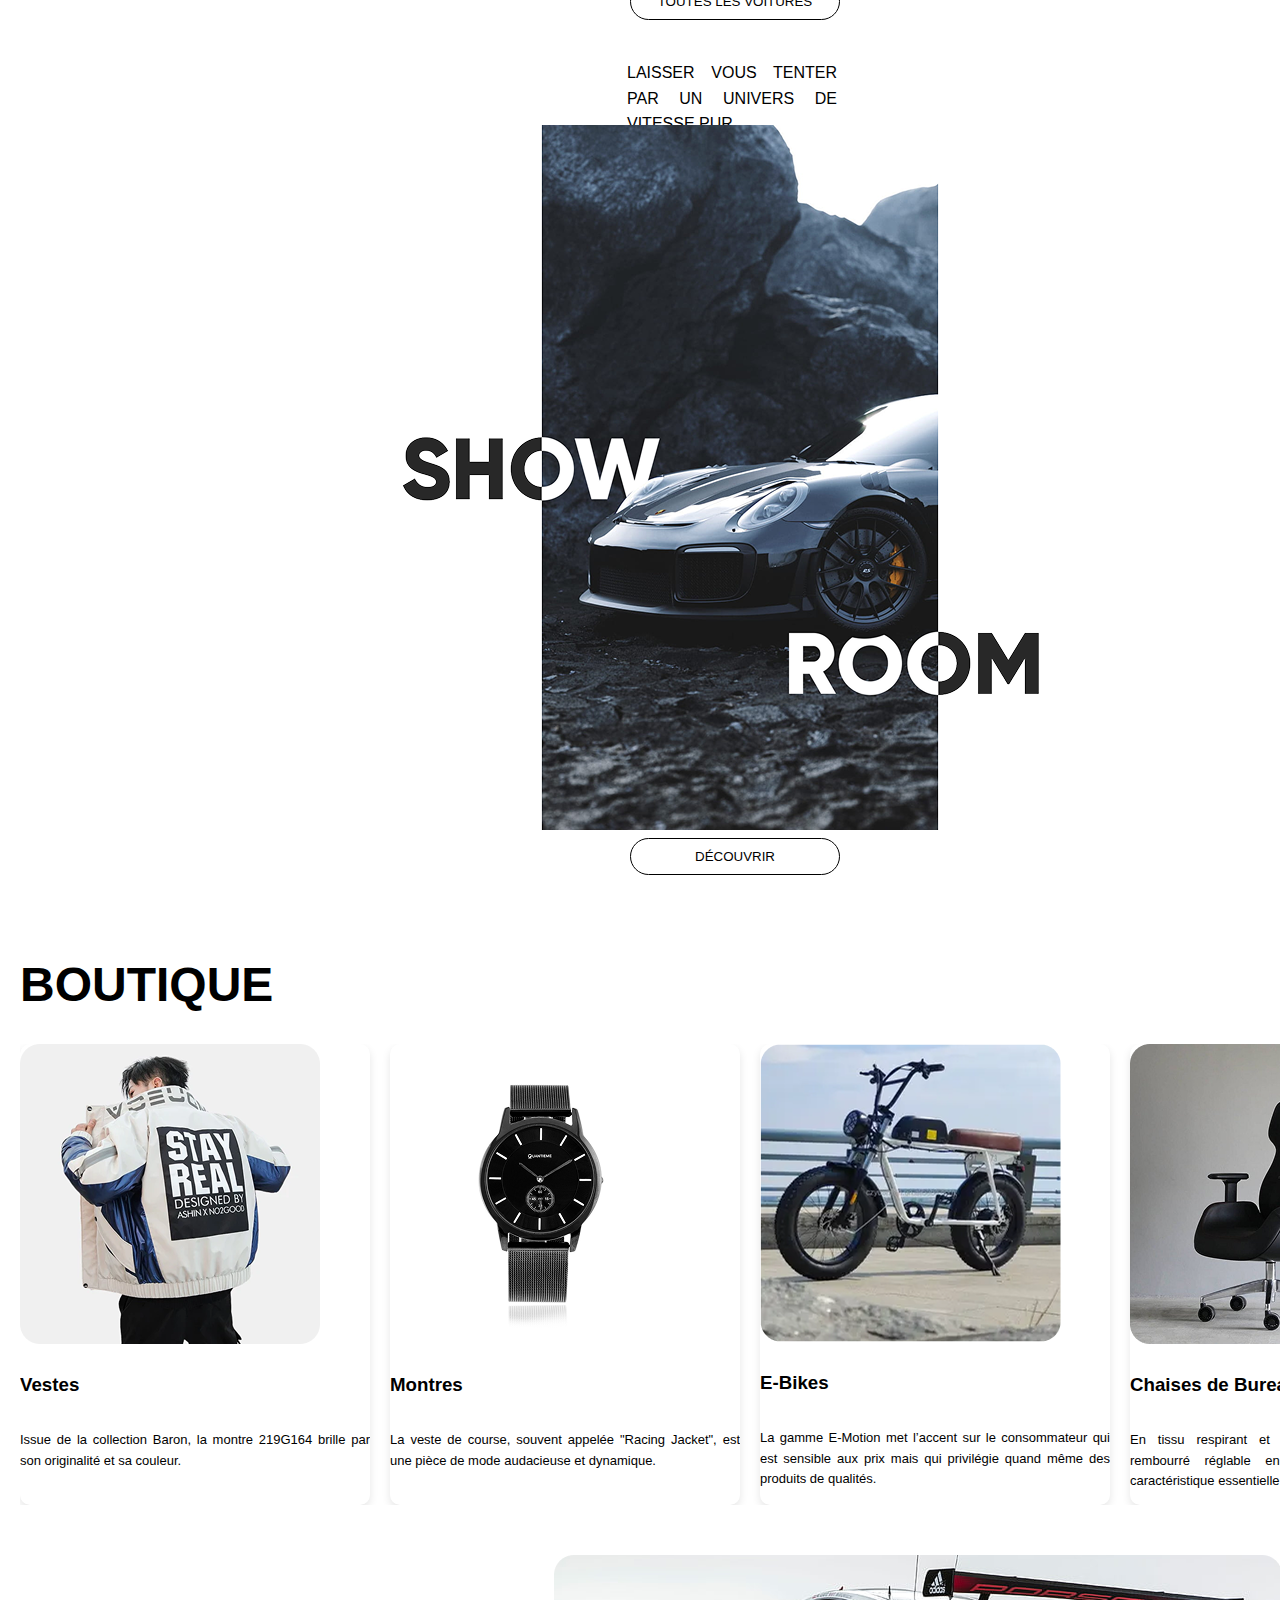
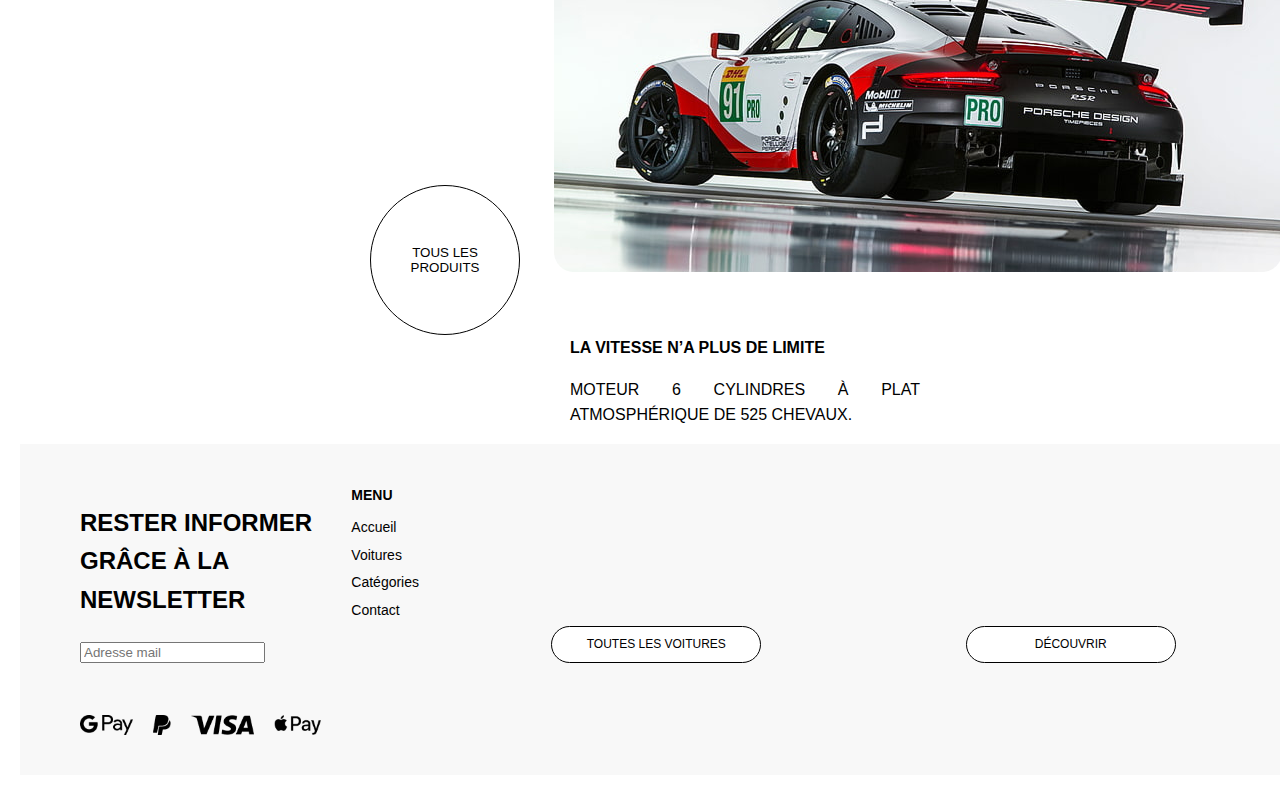
==== commit 70d63840: "ascascas" ====
--- a/index.html
+++ b/index.html
@@ -142,17 +142,17 @@
         </div>
     
         <div class="payments">
-            <img src="Imagenes/descarga (12).png" alt="GPay">
-            <img src="Imagenes/descarga (13).png" alt="PayPal">
-            <img src="Imagenes/descarga (13).jpg" alt="Visa">
-            <img src="Imagenes/descarga (14).png" alt="Apple Pay">
+            <img src="Imagenes/gpay.png" alt="GPay">
+            <img src="Imagenes/paypal.png" alt="PayPal">
+            <img src="Imagenes/visa.png" alt="Visa">
+            <img src="Imagenes/applepay.png" alt="Apple Pay">
         </div>
     
         <div class="social">
-            <img src="Imagenes/descarga (9).png" alt="Facebook">
-            <img src="Imagenes/descarga (12).jpg" alt="Instagram">
-            <img src="Imagenes/descarga (10).png" alt="Twitter">
-            <img src="Imagenes/descarga (8).png" alt="LinkedIn">
+            <img src="Imagenes/facebook.png" alt="Facebook">
+            <img src="Imagenes/insta.png" alt="Instagram">
+            <img src="Imagenes/twitter.png" alt="Twitter">
+            <img src="Imagenes/linkedin.png" alt="LinkedIn">
         </div>
     </footer>    
 </div>
--- a/styles.css
+++ b/styles.css
@@ -187,49 +187,6 @@
   justify-content: space-between;
 }
 
-.product-section {
-  display: flex;
-  align-items: center;
-  justify-content: flex-start;
-  width: 90%;
-  max-width: 1200px;
-  gap: 20px;
-  position: relative;
-}
-
-.circle {
-  width: 120px;
-  height: 120px;
-  border: 2px solid black;
-  border-radius: 50%;
-  display: flex;
-  align-items: center;
-  justify-content: center;
-  text-align: center;
-  font-size: 14px;
-  line-height: 1.5;
-  font-weight: bold;
-  flex-shrink: 0;
-}
-
-.product-content {
-  display: flex;
-  flex-direction: column;
-  align-items: flex-start;
-  background-color: white;
-  border-radius: 12px;
-  overflow: hidden;
-  box-shadow: 0 4px 8px rgba(0,0,0,0.1);
-  padding: 0;
-}
-
-.product-content img {
-  width: 600px;
-  height: auto;
-  display: block;
-  border-radius: 12px 12px 0 0;
-}
-
 .description {
   padding: 15px;
   text-align: left;
@@ -257,22 +214,6 @@
   position: relative;
 }
 
-.newsletter-input input {
-  border: none;
-  flex: 1;
-  padding: 10px;
-  outline: none;
-  font-size: 14px;
-  color: #aaa;
-}
-
-.newsletter-input button {
-  background: none;
-  border: none;
-  font-size: 18px;
-  cursor: pointer;
-}
-
 .menu h3,
 .boutique h3 {
   margin: 0 0 10px 0;
@@ -316,13 +257,12 @@
   display: flex;
   gap: 20px;
   margin-top: 20px;
-  align-items: center;
 }
 .social {
   display: flex;
   gap: 15px;
-  margin-top: 20px;
-  align-items: center;
+  align-items: center;
+  margin-left: 1000px;
 }
 
 .payments img {
@@ -338,12 +278,14 @@
 }
 
 .produits1{
-  width: 170px;
+  width: 150px;
   margin-left: 350px;
   margin-top: 100px;
   text-align: center;
   text-transform: uppercase;
   position: relative;
+  border-radius: 100%;
+  height: 150px;
 }
 
 .vitesse{
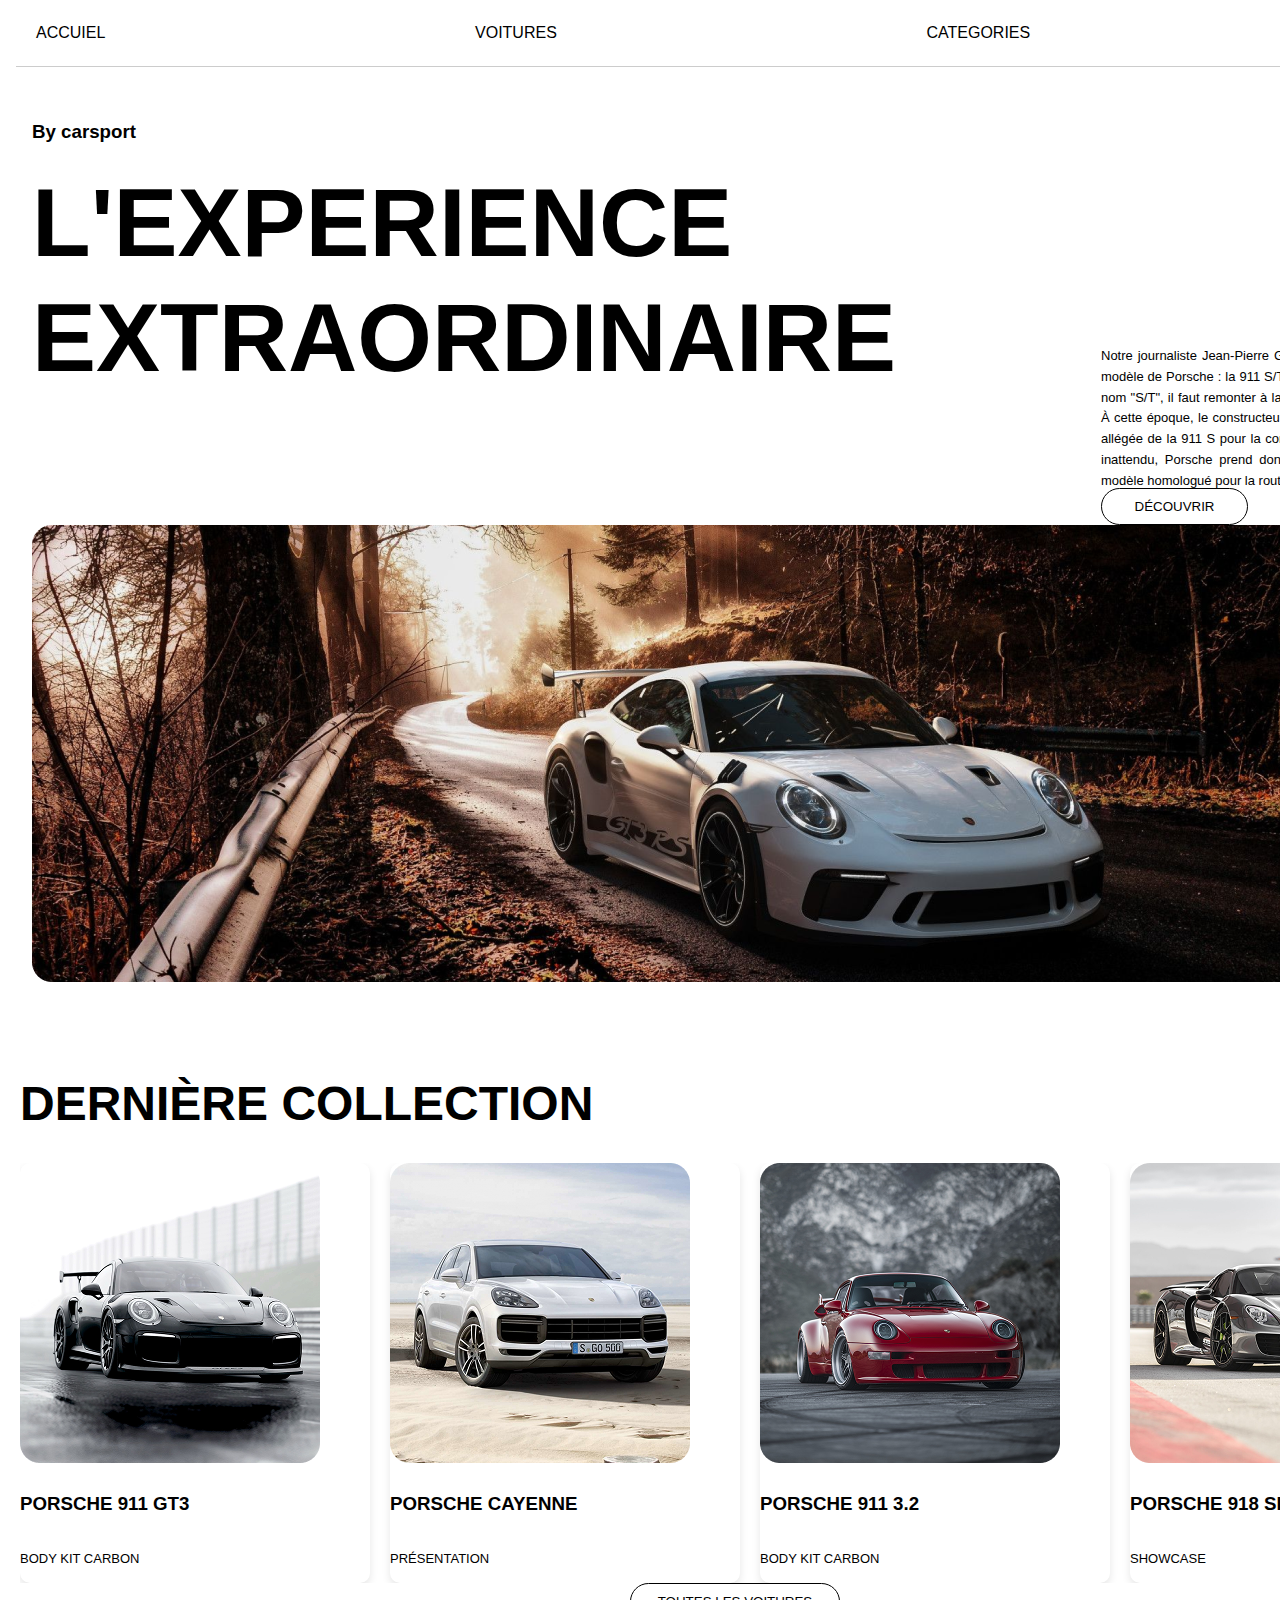
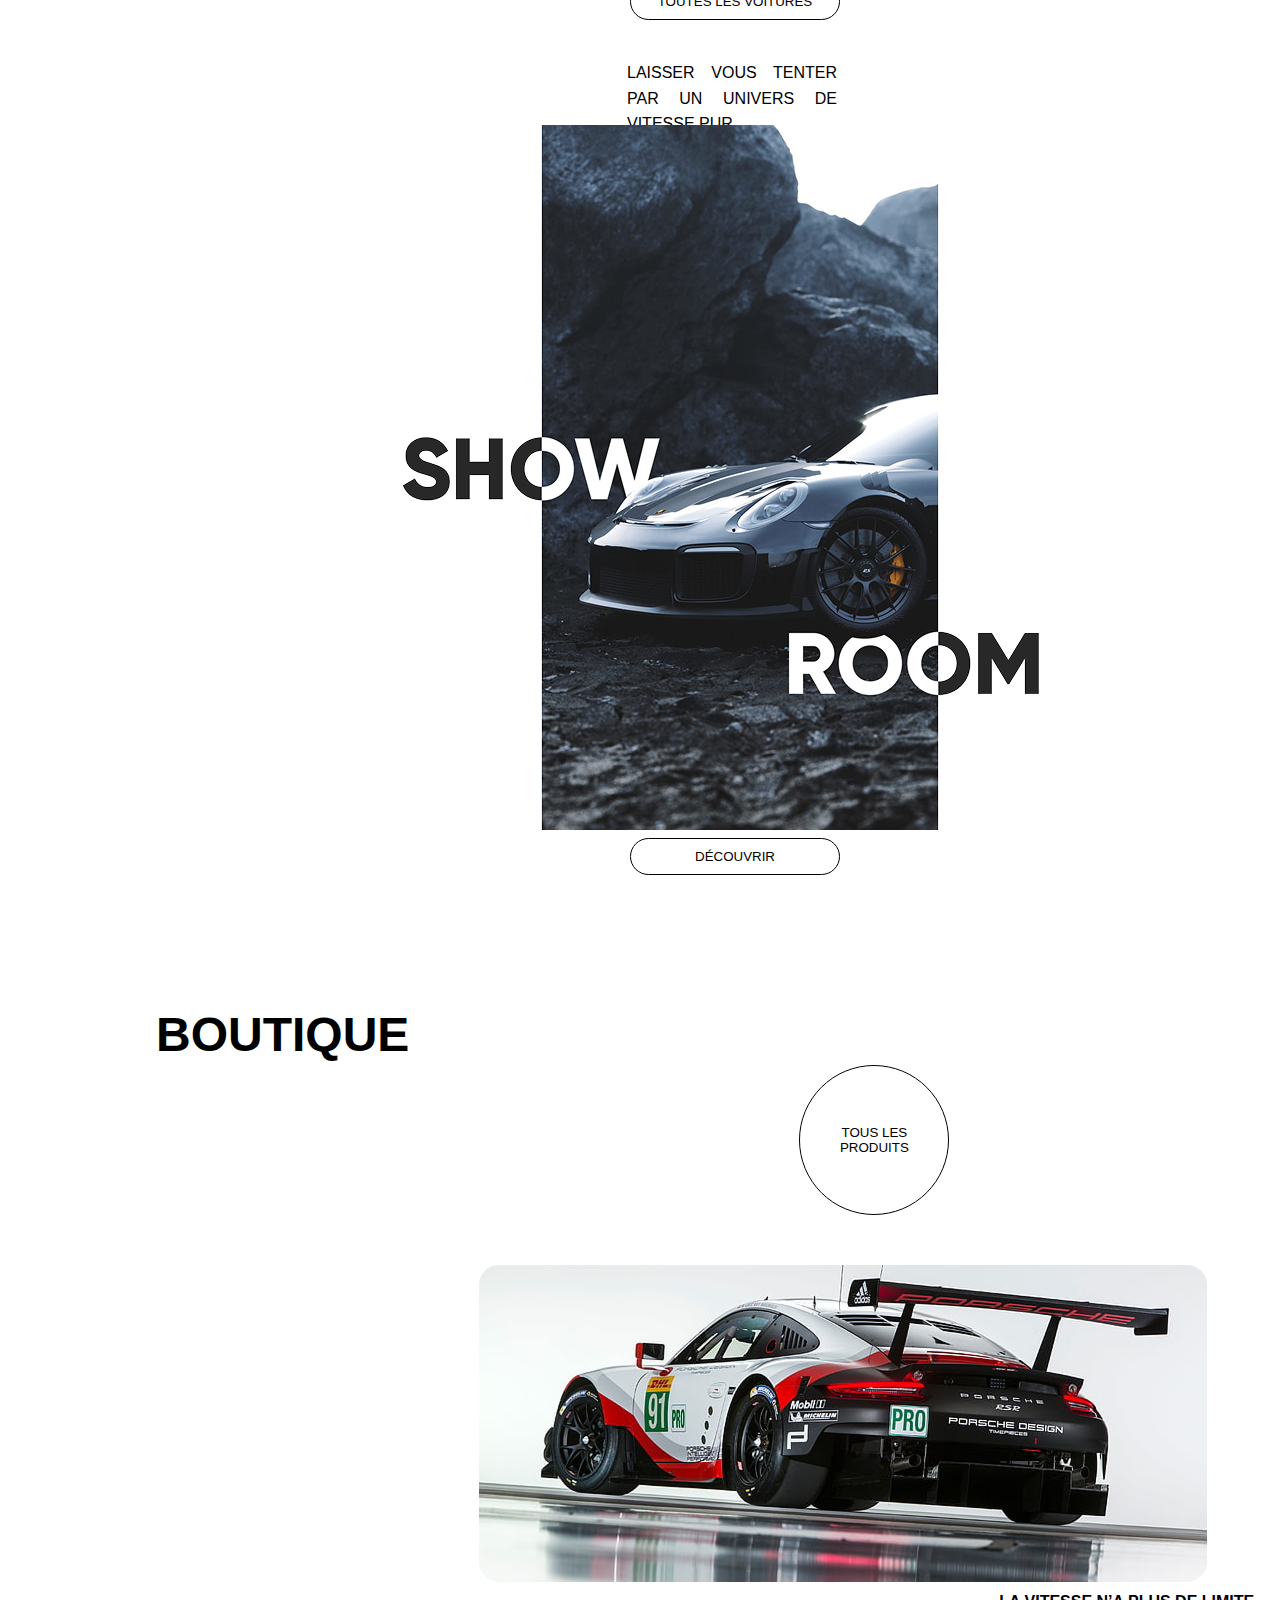
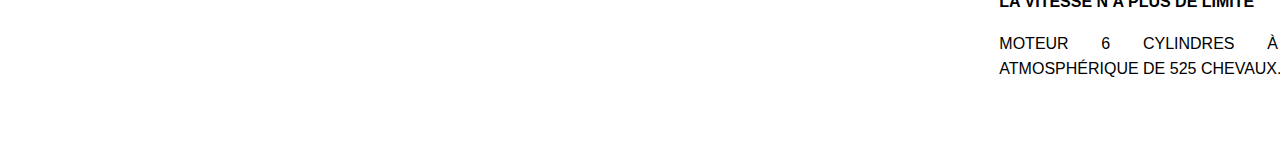
==== commit de051d83: "desvdsvd" ====
--- a/index.html
+++ b/index.html
@@ -74,7 +74,7 @@
             <button>DÉCOUVRIR</button>
         </div>
     </div>
-    <div id="container3">
+    <div id="container5">
         <h1 class="derniere">BOUTIQUE</h1>
         <div class="imagenes">
             <div class="imagen1">
@@ -120,7 +120,7 @@
             </div>
         </div>
 
-        <div class="menu">
+        <div id="menu">
             <h3>MENU</h3>
             <ul>
                 <li>Accueil</li>
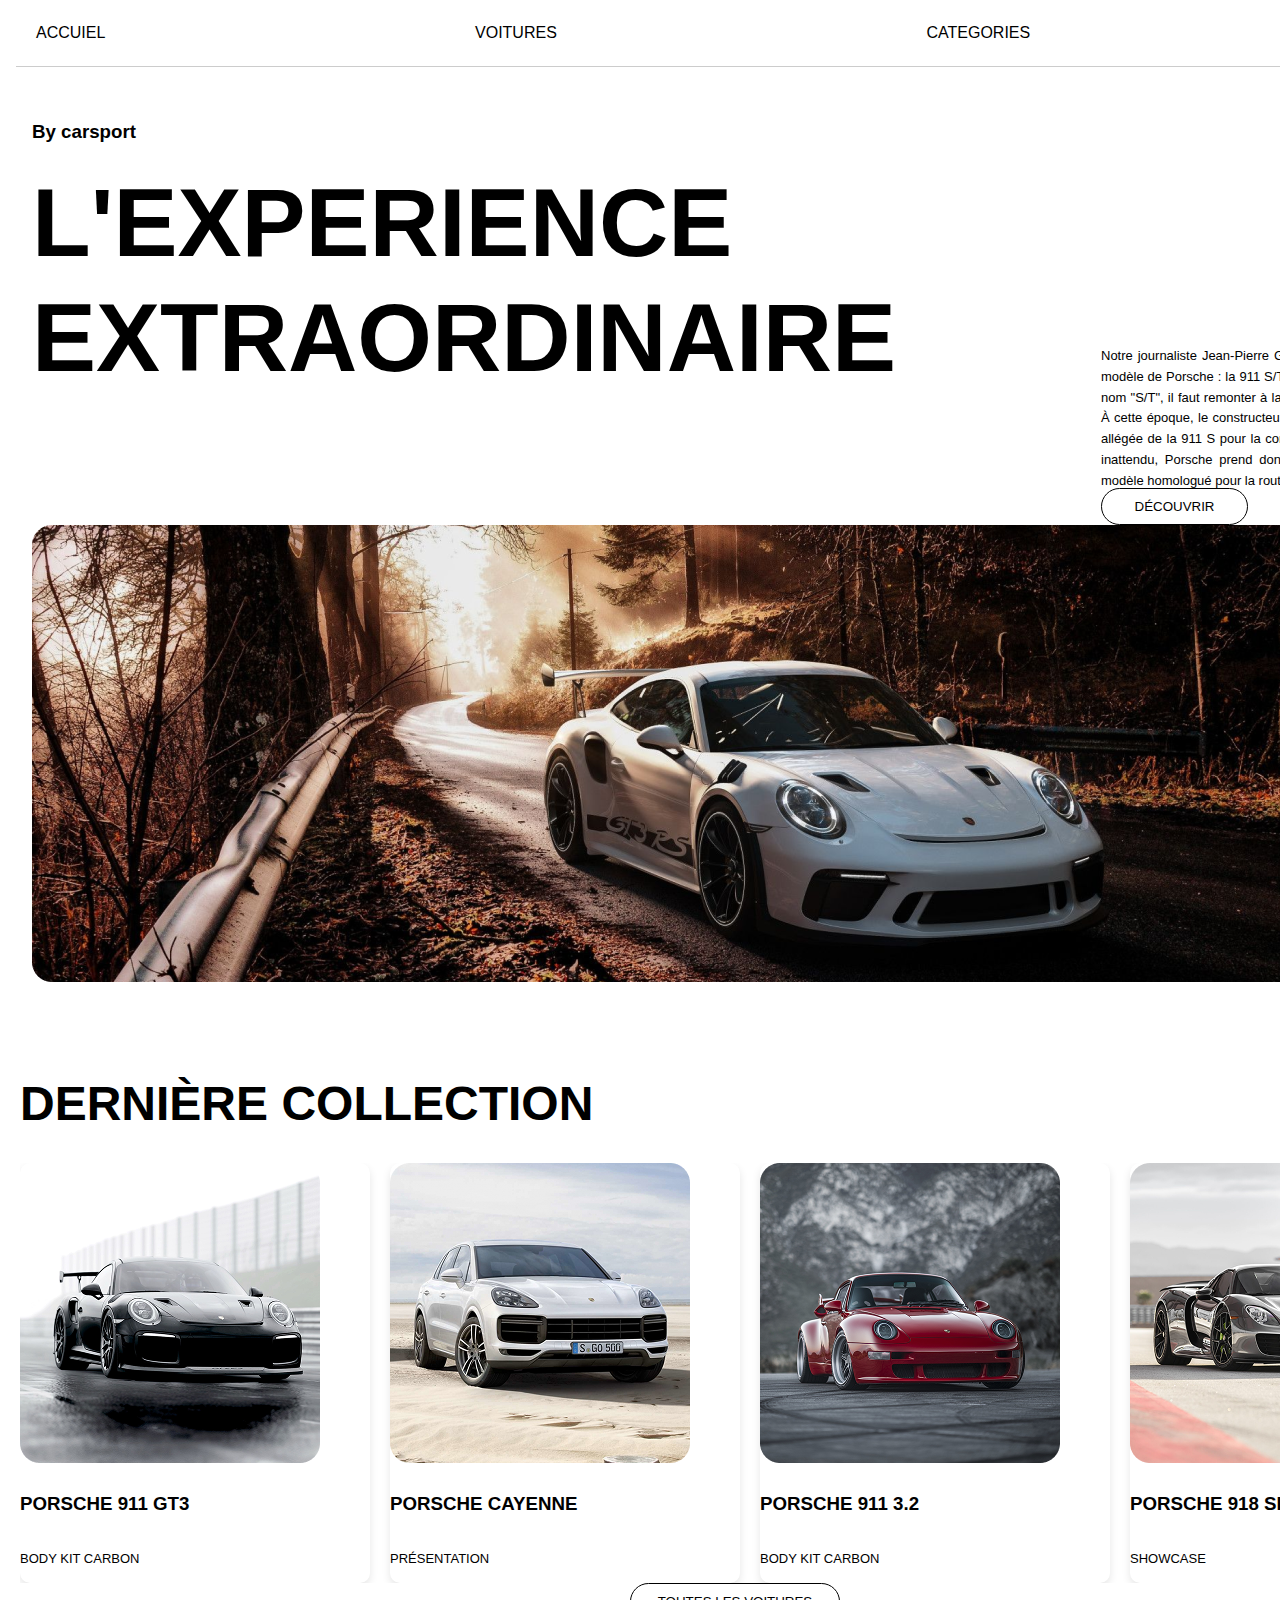
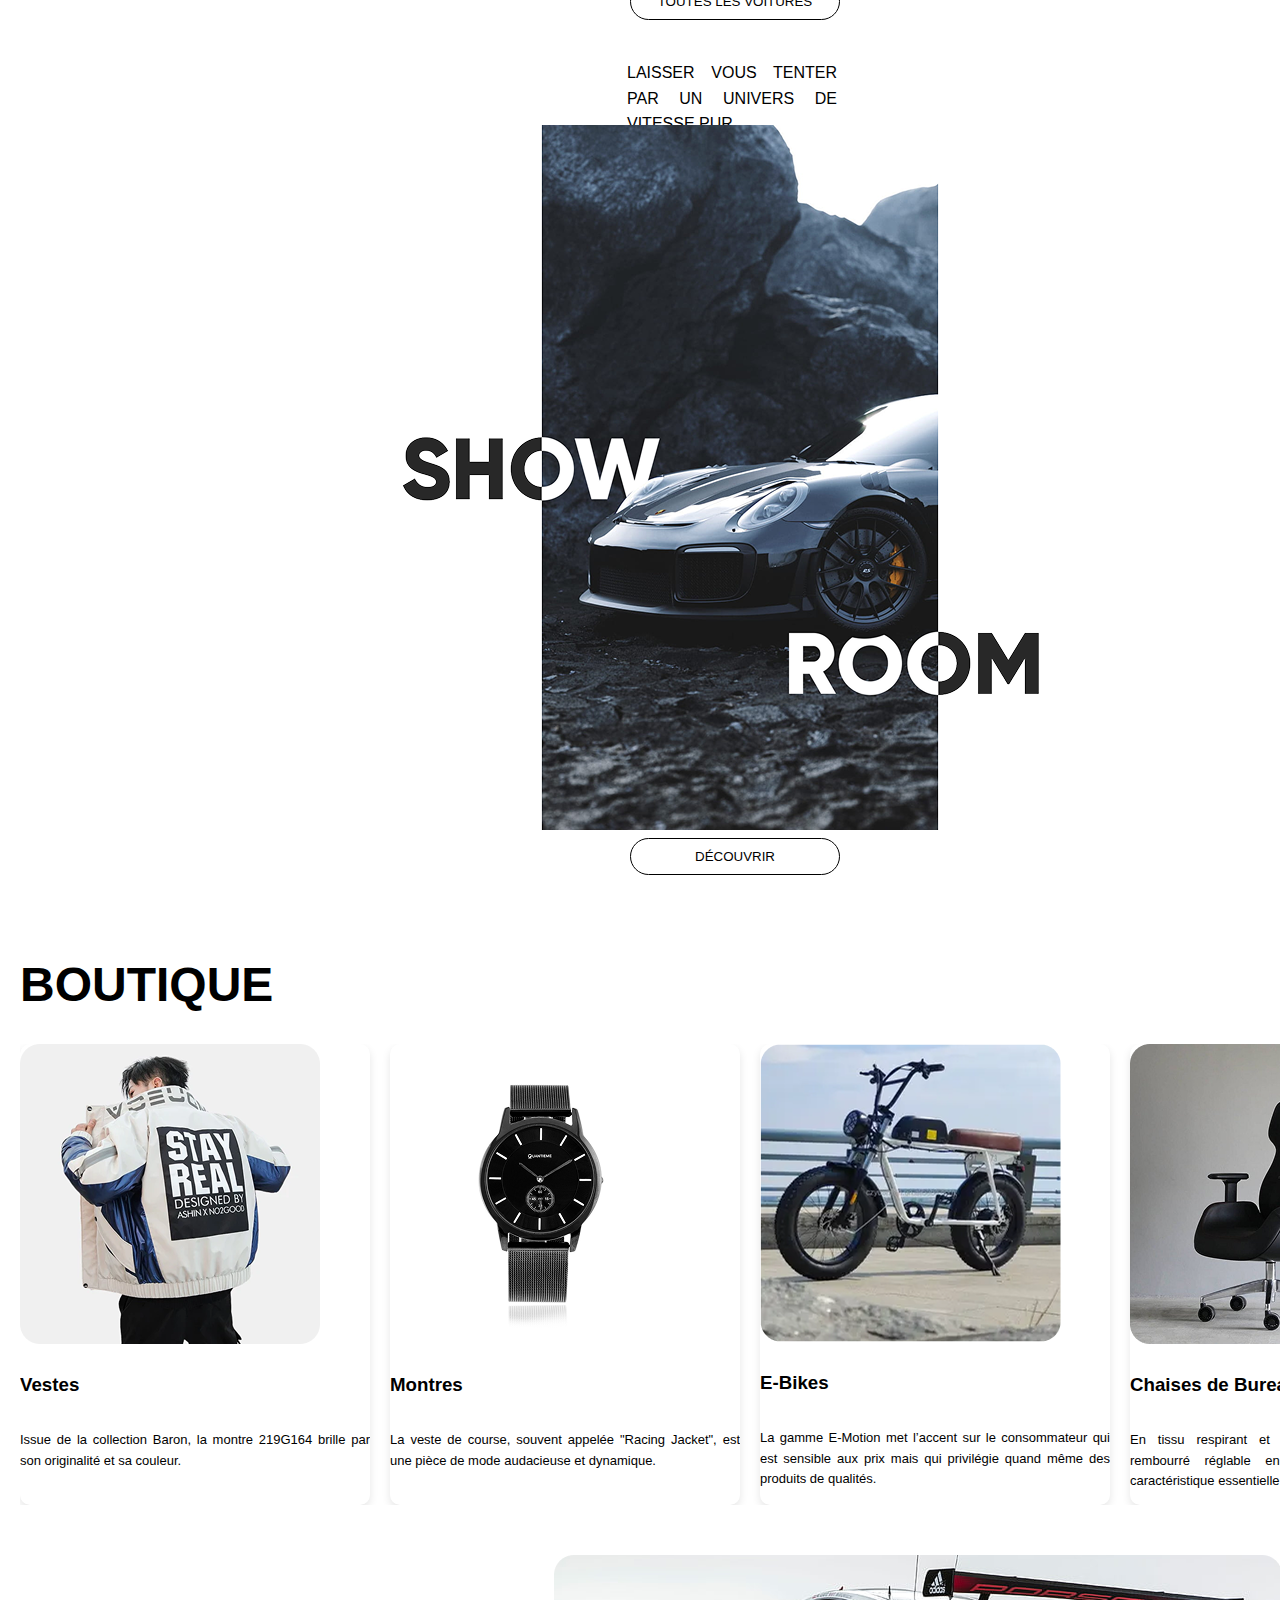
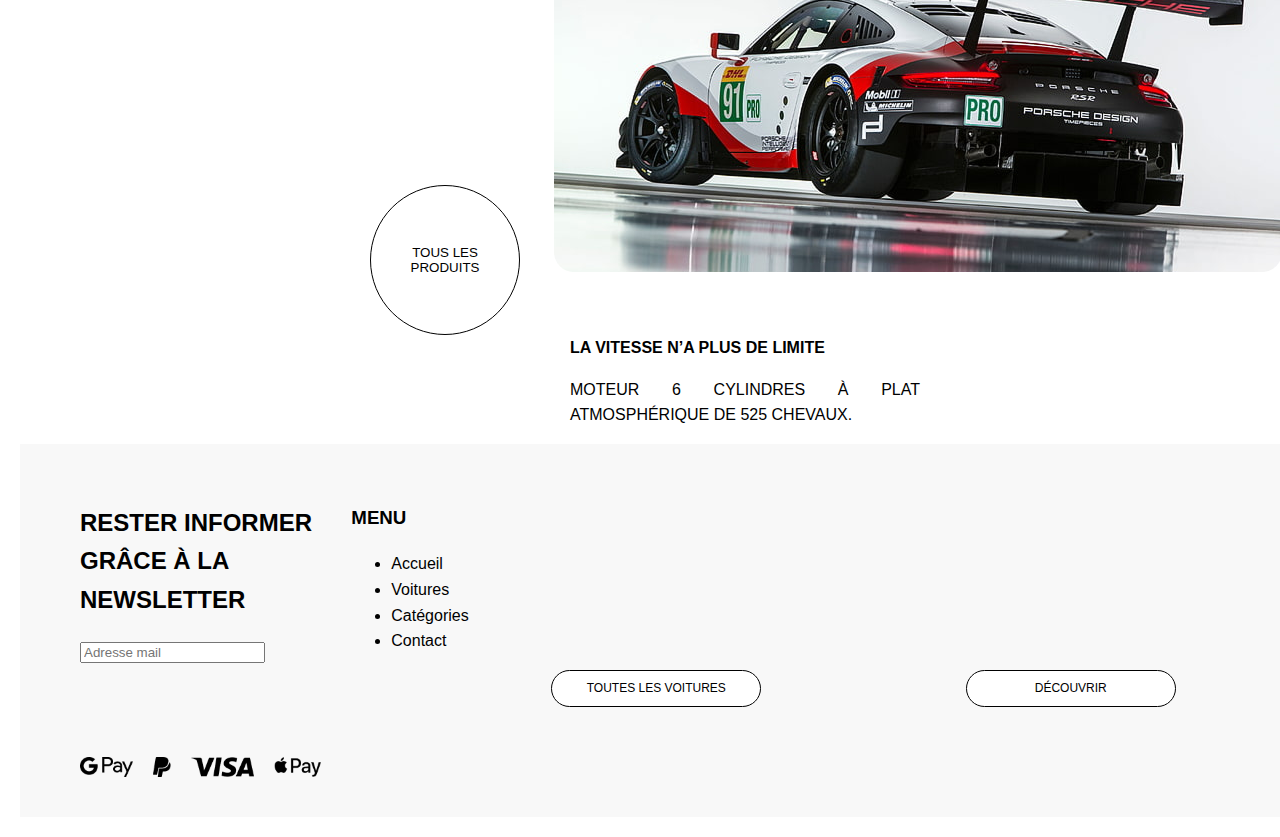
==== commit d7c62055: "asasasv" ====
--- a/index.html
+++ b/index.html
@@ -74,7 +74,7 @@
             <button>DÉCOUVRIR</button>
         </div>
     </div>
-    <div id="container5">
+    <div id="container3">
         <h1 class="derniere">BOUTIQUE</h1>
         <div class="imagenes">
             <div class="imagen1">
